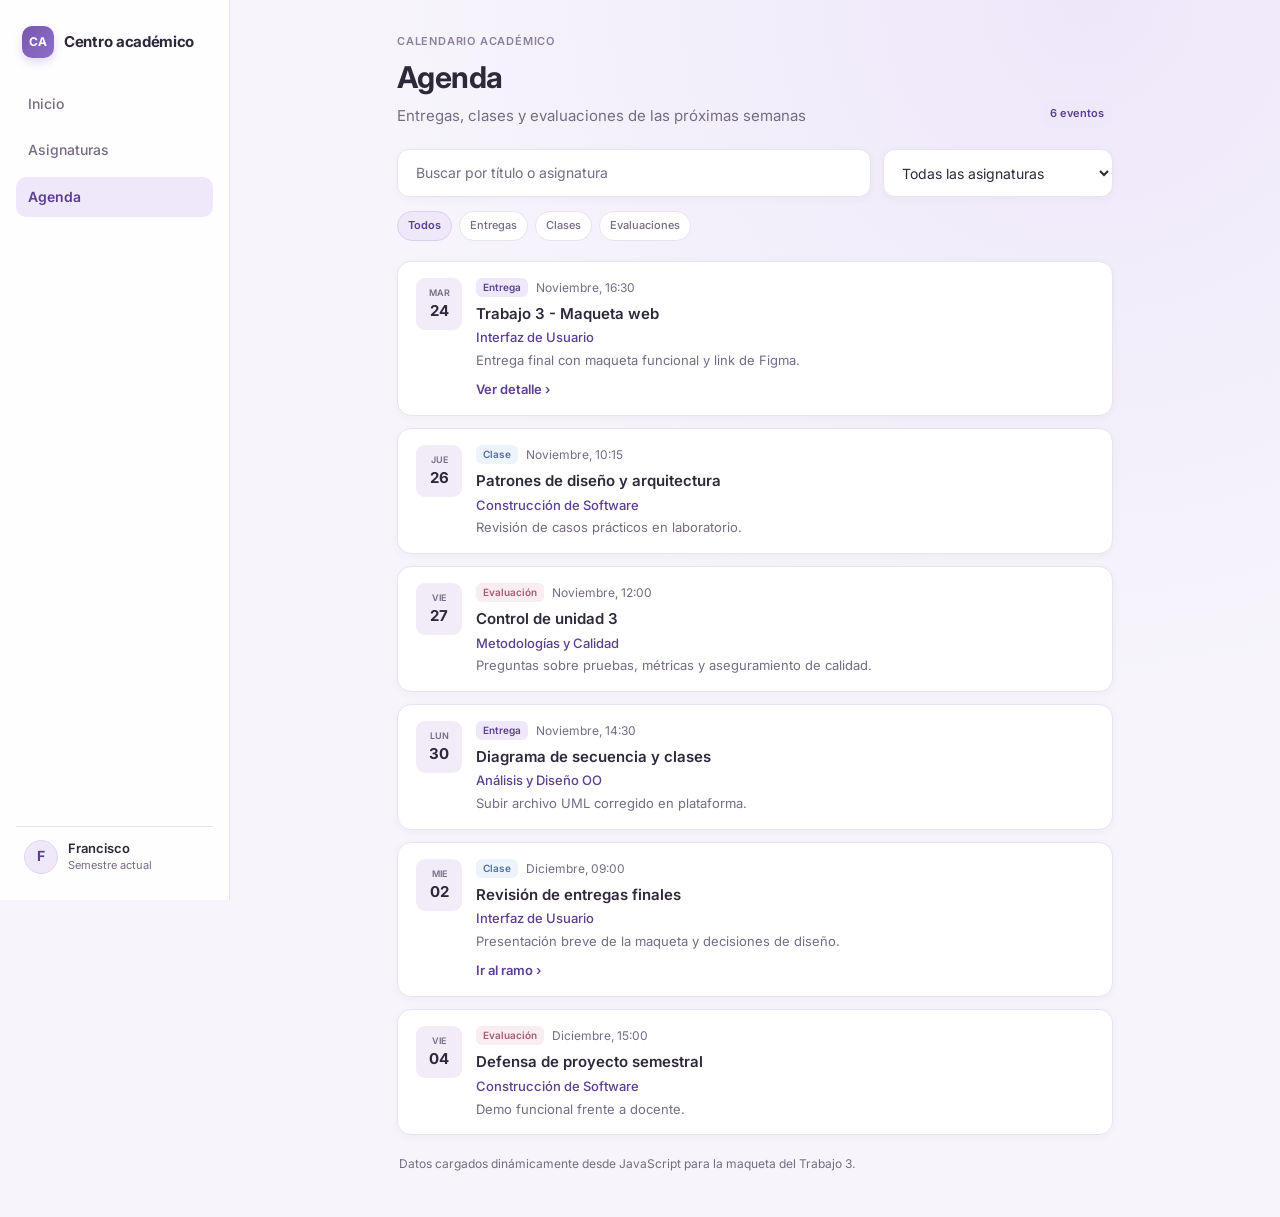
==== agenda.html @ 667a513e "Vista de agenda completa con datos dinamicos y filtros" ====
<!doctype html>
<html lang="es">
  <head>
    <meta charset="utf-8">
    <meta name="viewport" content="width=device-width, initial-scale=1">
    <meta name="theme-color" content="#f7f5fb">
    <title>Agenda | Centro académico</title>
    <link rel="preconnect" href="https://fonts.googleapis.com">
    <link rel="preconnect" href="https://fonts.gstatic.com" crossorigin>
    <link href="https://fonts.googleapis.com/css2?family=Inter:wght@400;500;600;700&display=swap" rel="stylesheet">
    <link rel="stylesheet" href="styles.css">
    <script src="data.js" defer></script>
    <script src="agenda.js" defer></script>
  </head>
  <body>
    <a class="skip-link" href="#agenda-contenido">Saltar al contenido principal</a>
    <div class="app-layout">
      <aside class="sidebar" aria-label="Menú principal">
        <a class="brand" href="index.html#inicio" aria-label="Centro académico, inicio">
          <span class="brand-mark" aria-hidden="true">CA</span>
          <span class="brand-name">Centro académico</span>
        </a>

        <nav class="main-nav" aria-label="Navegación principal">
          <a class="nav-link" href="index.html#inicio">Inicio</a>
          <a class="nav-link" href="asignaturas.html">Asignaturas</a>
          <a class="nav-link is-active" href="agenda.html" aria-current="page">Agenda</a>
        </nav>

        <div class="sidebar-footer" aria-label="Perfil de estudiante">
          <span class="profile-avatar" aria-hidden="true">F</span>
          <div class="profile-meta">
            <span class="profile-name">Francisco</span>
            <span class="profile-sub">Semestre actual</span>
          </div>
        </div>
      </aside>

      <main id="agenda-contenido" class="page-shell subjects-main" tabindex="-1">
        <header class="agenda-header">
          <div>
            <p class="eyebrow">Calendario académico</p>
            <h1>Agenda</h1>
            <p class="subjects-subtitle">Entregas, clases y evaluaciones de las próximas semanas</p>
          </div>
          <span id="agenda-total" class="week-badge" aria-live="polite">0 eventos</span>
        </header>

        <section class="agenda-controls" aria-label="Filtros de agenda">
          <div class="agenda-search-row">
            <div class="search-field agenda-search">
              <label class="sr-only" for="agenda-search">Buscar en agenda</label>
              <input id="agenda-search" type="search" placeholder="Buscar por título o asignatura" autocomplete="off">
            </div>

            <div class="agenda-select-wrap">
              <label class="sr-only" for="agenda-course-filter">Filtrar por asignatura</label>
              <select id="agenda-course-filter" class="agenda-select">
                <option value="all">Todas las asignaturas</option>
              </select>
            </div>
          </div>

          <div class="agenda-filters agenda-page-filters" role="group" aria-label="Filtrar por tipo de evento">
            <button class="agenda-filter" type="button" data-agenda-type="all" aria-pressed="true">Todos</button>
            <button class="agenda-filter" type="button" data-agenda-type="entrega" aria-pressed="false">Entregas</button>
            <button class="agenda-filter" type="button" data-agenda-type="clase" aria-pressed="false">Clases</button>
            <button class="agenda-filter" type="button" data-agenda-type="evaluacion" aria-pressed="false">Evaluaciones</button>
          </div>
        </section>

        <section aria-labelledby="agenda-list-title">
          <h2 id="agenda-list-title" class="sr-only">Lista de eventos</h2>
          <div id="agenda-list" class="agenda-card-list"></div>

          <div id="agenda-empty" class="empty-state agenda-empty" role="status" hidden>
            <p>No hay eventos que coincidan con los filtros actuales.</p>
            <button id="agenda-reset" class="secondary-button" type="button">Limpiar filtros</button>
          </div>
        </section>

        <p class="demo-note">Datos cargados dinámicamente desde JavaScript para la maqueta del Trabajo 3.</p>
      </main>
    </div>
  </body>
</html>
---- styles.css ----
:root {
  color-scheme: light;
  --ink: #2f283a;
  --muted: #756c84;
  --line: #e9e3f1;
  --paper: #ffffff;
  --paper-glass: rgba(255, 255, 255, 0.84);
  --canvas: #f7f5fb;
  --surface-muted: #f1ecf8;
  --violet: #7657ad;
  --violet-dark: #5c3f90;
  --violet-soft: #efe8fb;
  --shadow-sm: 0 2px 8px rgba(47, 40, 58, 0.04);
  --shadow-md: 0 10px 24px rgba(72, 52, 112, 0.08);
  --ease: cubic-bezier(0.22, 1, 0.36, 1);
  font-family: "Inter", system-ui, -apple-system, "Segoe UI", sans-serif;
}

* {
  box-sizing: border-box;
}

html {
  scroll-behavior: smooth;
}

body {
  margin: 0;
  min-height: 100vh;
  background: radial-gradient(circle at 85% 0%, #eee7fa 0%, transparent 44%), var(--canvas);
  color: var(--ink);
  font-size: 14px;
  line-height: 1.45;
  -webkit-font-smoothing: antialiased;
}

a {
  color: inherit;
  text-decoration: none;
}

:focus-visible {
  outline: 2px solid var(--violet);
  outline-offset: 3px;
}

.skip-link {
  position: fixed;
  top: 12px;
  left: 12px;
  z-index: 20;
  transform: translateY(calc(-100% - 16px));
  padding: 10px 14px;
  border-radius: 8px;
  background: var(--ink);
  color: var(--paper);
  font-weight: 600;
  transition: transform 0.18s var(--ease);
}

.skip-link:focus-visible {
  transform: translateY(0);
}

h1, h2, h3, p {
  margin-top: 0;
}

@keyframes fadeUp {
  from {
    opacity: 0;
    transform: translateY(6px);
  }
  to {
    opacity: 1;
    transform: translateY(0);
  }
}

.app-layout {
  display: grid;
  grid-template-columns: 230px minmax(0, 1fr);
  min-height: 100vh;
}

.app-layout > main {
  min-width: 0;
}

.sidebar {
  position: sticky;
  top: 0;
  height: 100vh;
  display: flex;
  flex-direction: column;
  padding: 22px 16px;
  background: var(--paper-glass);
  backdrop-filter: blur(12px);
  -webkit-backdrop-filter: blur(12px);
  border-right: 1px solid var(--line);
}

.brand {
  display: inline-flex;
  align-items: center;
  gap: 10px;
  padding: 4px 6px 18px;
  font-size: 15px;
  font-weight: 700;
  letter-spacing: -0.3px;
}

.brand-mark {
  display: grid;
  width: 32px;
  height: 32px;
  place-items: center;
  border-radius: 10px;
  background: linear-gradient(135deg, var(--violet), #8f6ec8);
  color: #ffffff;
  font-size: 12px;
  font-weight: 700;
  box-shadow: 0 4px 10px rgba(118, 87, 173, 0.22);
}

.main-nav {
  display: flex;
  flex-direction: column;
  gap: 6px;
  margin-top: 8px;
}

.nav-link {
  padding: 10px 12px;
  border-radius: 10px;
  color: var(--muted);
  font-weight: 500;
  transition: background-color 0.18s var(--ease), color 0.18s var(--ease), transform 0.18s var(--ease);
}

.nav-link:hover {
  background: #f5f0fc;
  color: var(--violet-dark);
}

.nav-link.is-active {
  background: var(--violet-soft);
  color: var(--violet-dark);
  font-weight: 600;
}

.sidebar-footer {
  margin-top: auto;
  display: flex;
  align-items: center;
  gap: 10px;
  padding: 12px 8px 4px;
  border-top: 1px solid var(--line);
}

.profile-avatar {
  display: grid;
  width: 34px;
  height: 34px;
  flex: 0 0 auto;
  place-items: center;
  border-radius: 50%;
  border: 1px solid #e1d7f0;
  background: var(--violet-soft);
  color: var(--violet-dark);
  font-weight: 700;
}

.profile-meta {
  display: flex;
  flex-direction: column;
  min-width: 0;
}

.profile-name {
  font-size: 13px;
  font-weight: 600;
}

.profile-sub {
  font-size: 11px;
  color: var(--muted);
}

.page-shell {
  width: min(1040px, 100%);
  margin: 0 auto;
  padding: 34px 32px 44px;
  animation: fadeUp 0.24s var(--ease);
}

.welcome {
  display: flex;
  align-items: flex-end;
  justify-content: space-between;
  gap: 20px;
  margin-bottom: 24px;
}

.eyebrow {
  margin-bottom: 6px;
  color: #8b809d;
  font-size: 11px;
  font-weight: 600;
  text-transform: uppercase;
  letter-spacing: 0.8px;
}

h1 {
  margin-bottom: 6px;
  font-size: clamp(24px, 3vw, 30px);
  font-weight: 700;
  letter-spacing: -0.6px;
}

.welcome-copy {
  margin-bottom: 0;
  color: var(--muted);
}

.calendar-button {
  display: inline-flex;
  align-items: center;
  padding: 10px 16px;
  border: 1px solid #ddd3ec;
  border-radius: 10px;
  background: var(--paper);
  color: var(--violet-dark);
  font-size: 13px;
  font-weight: 600;
  white-space: nowrap;
  box-shadow: var(--shadow-sm);
  transition: border-color 0.18s var(--ease), background-color 0.18s var(--ease), transform 0.18s var(--ease), box-shadow 0.18s var(--ease);
}

.calendar-button:hover {
  border-color: var(--violet);
  background: #fbf8ff;
  transform: translateY(-1px);
  box-shadow: var(--shadow-md);
}

.calendar-button:active {
  transform: translateY(0) scale(0.99);
}

.summary-grid {
  display: grid;
  grid-template-columns: repeat(3, minmax(0, 1fr));
  gap: 14px;
  margin-bottom: 18px;
}

.summary-card {
  padding: 16px 18px;
  border: 1px solid var(--line);
  border-radius: 14px;
  background: var(--paper);
  box-shadow: var(--shadow-sm);
  transition: border-color 0.2s var(--ease), transform 0.2s var(--ease), box-shadow 0.2s var(--ease);
}

.summary-card:hover {
  border-color: #dcd1ee;
  transform: translateY(-2px);
  box-shadow: var(--shadow-md);
}

.summary-label {
  margin-bottom: 6px;
  color: var(--muted);
  font-size: 12px;
}

.summary-value {
  margin-bottom: 0;
  font-size: 19px;
  font-weight: 700;
  letter-spacing: -0.3px;
}

.summary-value span {
  display: block;
  margin-top: 2px;
  color: var(--muted);
  font-size: 12px;
  font-weight: 400;
}

.content-grid {
  display: grid;
  grid-template-columns: minmax(0, 1.4fr) minmax(280px, 0.95fr);
  gap: 18px;
  align-items: start;
}

.panel {
  min-width: 0;
  padding: 20px;
  border: 1px solid var(--line);
  border-radius: 16px;
  background: var(--paper);
  box-shadow: var(--shadow-sm);
}

.section-heading {
  display: flex;
  align-items: center;
  justify-content: space-between;
  gap: 12px;
  margin-bottom: 16px;
}

.section-heading .eyebrow {
  margin-bottom: 3px;
}

h2 {
  margin-bottom: 0;
  font-size: 17px;
  font-weight: 600;
}

.text-link {
  color: var(--violet);
  font-size: 12px;
  font-weight: 600;
  transition: color 0.15s var(--ease);
}

.text-link:hover {
  color: var(--violet-dark);
  text-decoration: underline;
  text-underline-offset: 3px;
}

.course-list {
  display: grid;
  gap: 10px;
}

.course-card {
  display: grid;
  grid-template-columns: 38px minmax(0, 1fr) 72px 34px;
  align-items: center;
  gap: 12px;
  padding: 12px;
  border: 1px solid #f0ecf5;
  border-radius: 12px;
  background: var(--paper);
  transition: border-color 0.18s var(--ease), background-color 0.18s var(--ease), transform 0.18s var(--ease), box-shadow 0.18s var(--ease);
}

.course-card:hover {
  border-color: #d8cbed;
  background: #fdfcff;
  transform: translateY(-2px);
  box-shadow: var(--shadow-sm);
}

a.course-card:active {
  transform: translateY(0) scale(0.99);
}

.course-icon {
  display: grid;
  width: 38px;
  height: 38px;
  place-items: center;
  border-radius: 10px;
  font-size: 11px;
  font-weight: 700;
}

.icon-violet {
  background: #efe8fb;
  color: #7657ad;
}

.icon-blue {
  background: #eaf1fb;
  color: #4f6f9d;
}

.icon-rose {
  background: #faedf1;
  color: #a65c72;
}

.icon-mint {
  background: #eaf5ef;
  color: #477d62;
}

.course-info h3,
.event-info h3 {
  overflow: hidden;
  margin: 0 0 3px;
  font-size: 13px;
  font-weight: 600;
  text-overflow: ellipsis;
  white-space: nowrap;
}

.course-info p,
.event-info p {
  overflow: hidden;
  margin: 0;
  color: var(--muted);
  font-size: 12px;
  text-overflow: ellipsis;
  white-space: nowrap;
}

.course-progress {
  overflow: hidden;
  height: 6px;
  border-radius: 99px;
  background: #eee9f5;
}

.course-progress span {
  display: block;
  height: 100%;
  border-radius: inherit;
  background: linear-gradient(90deg, var(--violet), #9a7bd0);
  transition: width 0.35s var(--ease);
}

.progress-label {
  color: var(--muted);
  font-size: 11px;
  text-align: right;
}

.week-badge {
  padding: 5px 9px;
  border-radius: 8px;
  background: var(--violet-soft);
  color: var(--violet-dark);
  font-size: 11px;
  font-weight: 600;
}

.agenda-filters {
  display: flex;
  flex-wrap: wrap;
  gap: 7px;
  margin: -4px 0 12px;
}

.agenda-filter {
  padding: 6px 10px;
  border: 1px solid var(--line);
  border-radius: 999px;
  background: var(--paper);
  color: var(--muted);
  font: inherit;
  font-size: 11px;
  font-weight: 500;
  cursor: pointer;
  transition: background-color 0.16s var(--ease), border-color 0.16s var(--ease), color 0.16s var(--ease), transform 0.16s var(--ease);
}

.agenda-filter:hover {
  border-color: #d6c8ec;
  color: var(--violet-dark);
}

.agenda-filter[aria-pressed="true"] {
  border-color: #dcd0ef;
  background: var(--violet-soft);
  color: var(--violet-dark);
  font-weight: 600;
}

.agenda-filter:active {
  transform: scale(0.97);
}

.event-list {
  display: grid;
}

.event-item {
  display: flex;
  gap: 12px;
  padding: 13px 0;
  border-top: 1px solid #f1edf6;
  animation: fadeUp 0.18s var(--ease);
}

.event-item[hidden] {
  display: none;
}

.event-item:first-child {
  padding-top: 4px;
  border-top: 0;
}

.event-date {
  display: flex;
  width: 40px;
  flex: 0 0 40px;
  flex-direction: column;
  align-items: center;
  justify-content: center;
  align-self: start;
  padding: 6px 0;
  border-radius: 9px;
  background: var(--surface-muted);
  color: var(--muted);
  font-size: 9px;
  font-weight: 600;
}

.event-date strong {
  margin-top: 1px;
  color: var(--ink);
  font-size: 15px;
  font-weight: 700;
}

.event-info {
  min-width: 0;
}

.event-tag {
  display: inline-block;
  margin-bottom: 4px;
  padding: 2px 7px;
  border-radius: 6px;
  font-size: 10px;
  font-weight: 600;
}

.tag-violet {
  background: var(--violet-soft);
  color: var(--violet-dark);
}

.tag-blue {
  background: #edf3fb;
  color: #4f6f9d;
}

.tag-rose {
  background: #faedf1;
  color: #a65c72;
}

.demo-note,
.course-demo-note {
  margin: 20px 2px 0;
  color: var(--muted);
  font-size: 12px;
}

/* Vista de asignaturas */
.subjects-main,
.course-main {
  max-width: 780px;
}

.subjects-heading {
  margin-bottom: 24px;
}

.subjects-heading h1 {
  margin-bottom: 6px;
}

.subjects-subtitle {
  margin-bottom: 0;
  color: var(--muted);
  font-size: 15px;
}

.search-field {
  display: flex;
  align-items: center;
  min-height: 48px;
  margin-bottom: 26px;
  padding: 0 16px;
  border: 1px solid var(--line);
  border-radius: 12px;
  background: var(--paper);
  box-shadow: var(--shadow-sm);
  transition: border-color 0.18s var(--ease), box-shadow 0.18s var(--ease);
}

.search-field:focus-within {
  border-color: var(--violet);
  box-shadow: 0 0 0 3px rgba(118, 87, 173, 0.14);
}

.search-field input {
  width: 100%;
  min-width: 0;
  border: 0;
  outline: 0;
  background: transparent;
  color: var(--ink);
  font: inherit;
  font-size: 14px;
}

.search-field input::placeholder {
  color: var(--muted);
  opacity: 1;
}

.subjects-list-heading {
  margin: 0 0 14px;
  font-size: 17px;
  font-weight: 600;
}

.subject-list {
  display: grid;
  gap: 12px;
}

.subject-card {
  display: flex;
  min-height: 78px;
  align-items: center;
  justify-content: space-between;
  gap: 16px;
  padding: 15px 18px;
  border: 1px solid var(--line);
  border-radius: 14px;
  background: var(--paper);
  box-shadow: var(--shadow-sm);
}

a.subject-card {
  transition: border-color 0.18s var(--ease), transform 0.18s var(--ease), box-shadow 0.18s var(--ease), background-color 0.18s var(--ease);
}

a.subject-card:hover {
  border-color: #d6c8ec;
  background: #fdfcff;
  transform: translateY(-2px);
  box-shadow: var(--shadow-md);
}

a.subject-card:active {
  transform: translateY(0) scale(0.99);
}

.subject-card h3 {
  margin: 0 0 4px;
  font-size: 15px;
  font-weight: 600;
}

.subject-card p {
  margin: 0;
  color: var(--muted);
  font-size: 13px;
}

.subject-card > div {
  min-width: 0;
}

.subject-chevron {
  flex: 0 0 auto;
  color: var(--muted);
  font-size: 22px;
  line-height: 1;
  transition: transform 0.18s var(--ease), color 0.18s var(--ease);
}

a.subject-card:hover .subject-chevron {
  color: var(--violet-dark);
  transform: translateX(3px);
}

.empty-state {
  margin: 20px 0 0;
  padding: 20px;
  border: 1px dashed #d8cde8;
  border-radius: 12px;
  background: rgba(255, 255, 255, 0.7);
  color: var(--muted);
  font-size: 13px;
  text-align: center;
}

.subject-card[hidden],
.empty-state[hidden] {
  display: none;
}

.sr-only {
  position: absolute;
  overflow: hidden;
  width: 1px;
  height: 1px;
  padding: 0;
  border: 0;
  clip: rect(0, 0, 0, 0);
  white-space: nowrap;
  clip-path: inset(50%);
}

/* Vista detalle de asignatura */
.course-back {
  display: inline-flex;
  align-items: center;
  gap: 5px;
  margin-bottom: 24px;
  color: var(--violet-dark);
  font-size: 14px;
  font-weight: 600;
  transition: color 0.15s var(--ease);
}

.course-back span {
  display: inline-block;
  transition: transform 0.18s var(--ease);
}

.course-back:hover {
  color: var(--violet);
}

.course-back:hover span {
  transform: translateX(-3px);
}

.course-heading {
  margin-bottom: 26px;
}

.course-heading h1 {
  margin-bottom: 6px;
}

.course-subtitle {
  margin-bottom: 0;
  color: var(--muted);
  font-size: 14px;
}

.course-tabs {
  display: grid;
  grid-template-columns: repeat(3, minmax(0, 1fr));
  gap: 4px;
  min-height: 46px;
  margin-bottom: 24px;
  padding: 4px;
  border: 1px solid var(--line);
  border-radius: 12px;
  background: var(--surface-muted);
}

.course-tab {
  min-width: 0;
  border: 0;
  border-radius: 9px;
  background: transparent;
  color: var(--muted);
  cursor: pointer;
  font: inherit;
  font-size: 14px;
  font-weight: 600;
  transition: background-color 0.18s var(--ease), color 0.18s var(--ease), box-shadow 0.18s var(--ease);
}

.course-tab:hover {
  color: var(--violet-dark);
}

.course-tab[aria-selected="true"] {
  background: var(--paper);
  color: var(--violet-dark);
  box-shadow: var(--shadow-sm);
}

.course-panel {
  animation: fadeUp 0.2s var(--ease);
}

.course-panel[hidden] {
  display: none;
}

.task-card,
.material-card,
.grades-empty {
  border: 1px solid var(--line);
  border-radius: 14px;
  background: var(--paper);
  box-shadow: var(--shadow-sm);
}

.task-card {
  padding: 20px;
}

.task-card h2 {
  margin-bottom: 8px;
  font-size: 18px;
  font-weight: 600;
}

.task-due {
  margin: 0 0 12px;
  color: var(--muted);
  font-size: 14px;
}

.task-status {
  display: inline-flex;
  align-items: center;
  min-height: 28px;
  padding: 4px 11px;
  border-radius: 8px;
  background: #fef3c7;
  color: #92400e;
  font-size: 13px;
  font-weight: 600;
}

.task-link {
  display: inline-block;
  margin-top: 18px;
  color: var(--violet-dark);
  font-size: 14px;
  font-weight: 600;
  transition: color 0.15s var(--ease);
}

.task-link:hover,
.material-link:hover {
  color: var(--violet);
  text-decoration: underline;
  text-underline-offset: 3px;
}

.material-list {
  display: grid;
  gap: 12px;
}

.material-card {
  display: flex;
  min-height: 90px;
  flex-direction: column;
  align-items: flex-start;
  justify-content: center;
  gap: 6px;
  padding: 16px 18px;
  transition: border-color 0.18s var(--ease), transform 0.18s var(--ease), box-shadow 0.18s var(--ease);
}

.material-card:hover {
  border-color: #d6c8ec;
  transform: translateY(-2px);
  box-shadow: var(--shadow-md);
}

.material-card:active {
  transform: translateY(0) scale(0.99);
}

.material-title {
  font-size: 15px;
  font-weight: 600;
}

.material-link {
  color: var(--violet-dark);
  font-size: 13px;
  font-weight: 600;
}

.grades-title {
  margin: 0 0 16px;
  font-size: 17px;
  font-weight: 600;
}

.grades-empty {
  margin-bottom: 18px;
  padding: 22px 18px;
}

.grades-empty h3 {
  margin: 0 0 10px;
  font-size: 15px;
  font-weight: 600;
}

.grades-empty p {
  margin: 0 0 4px;
  color: var(--muted);
  font-size: 14px;
}

.canvas-button {
  display: flex;
  min-height: 44px;
  align-items: center;
  justify-content: center;
  padding: 0 18px;
  border-radius: 10px;
  background: var(--violet);
  color: #ffffff;
  font-size: 14px;
  font-weight: 600;
  box-shadow: 0 4px 12px rgba(118, 87, 173, 0.22);
  transition: background-color 0.18s var(--ease), transform 0.18s var(--ease), box-shadow 0.18s var(--ease);
}

.canvas-button:hover {
  background: var(--violet-dark);
  transform: translateY(-1px);
  box-shadow: 0 8px 18px rgba(92, 63, 144, 0.28);
}

.canvas-button:active {
  transform: translateY(0) scale(0.99);
}

.event-link:hover {
  color: var(--violet-dark);
  text-decoration: underline;
  text-underline-offset: 3px;
}

/* Vista detalle de evaluacion, alertas y modal */
body.modal-open {
  overflow: hidden;
}

.alert-banner {
  display: flex;
  align-items: flex-start;
  justify-content: space-between;
  gap: 12px;
  margin-bottom: 18px;
  padding: 13px 16px;
  border: 1px solid #c9e7d6;
  border-radius: 12px;
  background: #edf9f2;
  color: #1f5c3a;
  box-shadow: var(--shadow-sm);
  animation: fadeUp 0.2s var(--ease);
}

.alert-banner[hidden] {
  display: none;
}

.alert-banner strong {
  display: block;
  margin-bottom: 2px;
  font-size: 13px;
}

.alert-banner p {
  margin: 0;
  font-size: 12px;
  color: #2f6b49;
}

.alert-close,
.modal-close {
  display: grid;
  width: 28px;
  height: 28px;
  flex: 0 0 auto;
  place-items: center;
  border: 0;
  border-radius: 8px;
  background: transparent;
  color: inherit;
  font-size: 20px;
  line-height: 1;
  cursor: pointer;
  transition: background-color 0.15s var(--ease);
}

.alert-close:hover {
  background: rgba(31, 92, 58, 0.1);
}

.modal-close:hover {
  background: var(--surface-muted);
}

.eval-header {
  margin-bottom: 22px;
}

.eval-badges {
  display: flex;
  flex-wrap: wrap;
  align-items: center;
  gap: 8px;
  margin-bottom: 10px;
}

.eval-badges .event-tag {
  margin-bottom: 0;
  padding: 4px 9px;
  font-size: 11px;
}

.eval-weight {
  display: inline-flex;
  align-items: center;
  padding: 4px 9px;
  border-radius: 6px;
  background: var(--surface-muted);
  color: var(--ink);
  font-size: 11px;
  font-weight: 600;
}

.task-status.is-complete {
  background: #e5f6ec;
  color: #1f6a42;
}

.eval-header h1 {
  margin-bottom: 6px;
}

.eval-due {
  margin: 0 0 8px;
  color: var(--muted);
  font-size: 13px;
  font-weight: 500;
}

.eval-summary {
  margin: 0;
  color: var(--muted);
  font-size: 14px;
}

.eval-panel {
  margin-bottom: 18px;
}

.eval-heading {
  flex-wrap: wrap;
}

.primary-button,
.secondary-button {
  display: inline-flex;
  align-items: center;
  justify-content: center;
  min-height: 38px;
  padding: 0 15px;
  border-radius: 10px;
  font: inherit;
  font-size: 13px;
  font-weight: 600;
  cursor: pointer;
  transition: background-color 0.18s var(--ease), border-color 0.18s var(--ease), transform 0.18s var(--ease), box-shadow 0.18s var(--ease);
}

.primary-button {
  border: 0;
  background: var(--violet);
  color: #ffffff;
  box-shadow: 0 4px 12px rgba(118, 87, 173, 0.2);
}

.primary-button:hover {
  background: var(--violet-dark);
  transform: translateY(-1px);
  box-shadow: 0 6px 16px rgba(92, 63, 144, 0.26);
}

.primary-button:active,
.secondary-button:active {
  transform: translateY(0) scale(0.98);
}

.secondary-button {
  border: 1px solid var(--line);
  background: var(--paper);
  color: var(--ink);
}

.secondary-button:hover {
  border-color: #d5c8ea;
  background: #faf7fe;
}

.eval-progress-row {
  display: flex;
  align-items: center;
  justify-content: space-between;
  margin-bottom: 8px;
  font-size: 12px;
  color: var(--muted);
}

.eval-percent {
  color: var(--violet-dark);
  font-weight: 600;
}

.eval-progress {
  height: 8px;
  margin-bottom: 18px;
}

.steps-list {
  list-style: none;
  margin: 0;
  padding: 0;
  display: grid;
  gap: 10px;
}

.step-item {
  display: flex;
  align-items: flex-start;
  justify-content: space-between;
  gap: 12px;
  padding: 13px 14px;
  border: 1px solid var(--line);
  border-radius: 12px;
  background: var(--paper);
  transition: border-color 0.16s var(--ease), background-color 0.16s var(--ease);
}

.step-item:hover {
  border-color: #d8cbed;
}

.step-item.is-done {
  background: #faf8fd;
}

.step-check {
  display: flex;
  align-items: flex-start;
  gap: 11px;
  flex: 1;
  min-width: 0;
  cursor: pointer;
}

.step-check input[type="checkbox"] {
  width: 17px;
  height: 17px;
  margin: 2px 0 0;
  flex: 0 0 auto;
  accent-color: var(--violet);
  cursor: pointer;
}

.step-body {
  display: flex;
  flex-direction: column;
  gap: 4px;
  min-width: 0;
}

.step-top {
  display: flex;
  flex-wrap: wrap;
  align-items: center;
  gap: 8px;
}

.step-top .event-tag {
  margin-bottom: 0;
}

.step-title {
  font-size: 14px;
  font-weight: 600;
  color: var(--ink);
}

.step-item.is-done .step-title {
  color: var(--muted);
  text-decoration: line-through;
}

.step-note {
  font-size: 12px;
  color: var(--muted);
}

.step-remove {
  border: 0;
  padding: 4px 8px;
  border-radius: 7px;
  background: transparent;
  color: var(--muted);
  font: inherit;
  font-size: 12px;
  cursor: pointer;
  transition: background-color 0.15s var(--ease), color 0.15s var(--ease);
}

.step-remove:hover {
  background: #faedf1;
  color: #a64d68;
}

.eval-actions {
  display: flex;
  flex-wrap: wrap;
  gap: 10px;
}

.modal-backdrop {
  position: fixed;
  inset: 0;
  z-index: 30;
  display: grid;
  place-items: center;
  padding: 20px;
  background: rgba(47, 40, 58, 0.36);
  backdrop-filter: blur(5px);
  -webkit-backdrop-filter: blur(5px);
}

.modal-backdrop[hidden] {
  display: none;
}

.modal-card {
  width: min(460px, 100%);
  padding: 22px;
  border: 1px solid var(--line);
  border-radius: 16px;
  background: var(--paper);
  box-shadow: 0 20px 44px rgba(47, 40, 58, 0.18);
  animation: fadeUp 0.2s var(--ease);
}

.modal-header {
  display: flex;
  align-items: flex-start;
  justify-content: space-between;
  gap: 12px;
  margin-bottom: 16px;
}

.modal-header .eyebrow {
  margin-bottom: 3px;
}

.modal-form {
  display: grid;
  gap: 14px;
}

.form-field {
  display: grid;
  gap: 6px;
}

.form-field label {
  font-size: 13px;
  font-weight: 600;
  color: var(--ink);
}

.form-field input,
.form-field select,
.form-field textarea {
  width: 100%;
  padding: 10px 12px;
  border: 1px solid #dfd7ec;
  border-radius: 10px;
  background: var(--paper);
  color: var(--ink);
  font: inherit;
  font-size: 14px;
  transition: border-color 0.16s var(--ease), box-shadow 0.16s var(--ease);
}

.form-field textarea {
  resize: vertical;
  min-height: 76px;
}

.form-field input:focus,
.form-field select:focus,
.form-field textarea:focus {
  outline: 0;
  border-color: var(--violet);
  box-shadow: 0 0 0 3px rgba(118, 87, 173, 0.14);
}

.form-field input.is-invalid {
  border-color: #c74b68;
  box-shadow: 0 0 0 3px rgba(199, 75, 104, 0.12);
}

.field-error {
  margin: 0;
  color: #b43957;
  font-size: 12px;
  font-weight: 500;
}

.field-error[hidden] {
  display: none;
}

.modal-actions {
  display: flex;
  justify-content: flex-end;
  gap: 10px;
  margin-top: 4px;
}

/* Vista de agenda completa */
.agenda-header {
  display: flex;
  align-items: flex-end;
  justify-content: space-between;
  gap: 16px;
  margin-bottom: 22px;
}

.agenda-header h1 {
  margin-bottom: 6px;
}

.agenda-controls {
  display: grid;
  gap: 14px;
  margin-bottom: 20px;
}

.agenda-search-row {
  display: grid;
  grid-template-columns: minmax(0, 1fr) 230px;
  gap: 12px;
}

.agenda-search {
  margin-bottom: 0;
}

.agenda-select {
  width: 100%;
  min-height: 48px;
  padding: 0 14px;
  border: 1px solid var(--line);
  border-radius: 12px;
  background: var(--paper);
  color: var(--ink);
  font: inherit;
  font-size: 14px;
  box-shadow: var(--shadow-sm);
  cursor: pointer;
  transition: border-color 0.18s var(--ease), box-shadow 0.18s var(--ease);
}

.agenda-select:focus {
  outline: 0;
  border-color: var(--violet);
  box-shadow: 0 0 0 3px rgba(118, 87, 173, 0.14);
}

.agenda-page-filters {
  margin: 0;
}

.agenda-card-list {
  display: grid;
  gap: 12px;
}

.agenda-card {
  display: flex;
  align-items: flex-start;
  gap: 14px;
  padding: 16px 18px;
  border: 1px solid var(--line);
  border-radius: 14px;
  background: var(--paper);
  box-shadow: var(--shadow-sm);
  animation: fadeUp 0.2s var(--ease);
  transition: border-color 0.18s var(--ease), transform 0.18s var(--ease), box-shadow 0.18s var(--ease);
}

.agenda-card:hover {
  border-color: #d6c8ec;
  transform: translateY(-2px);
  box-shadow: var(--shadow-md);
}

.agenda-date {
  width: 46px;
  flex: 0 0 46px;
  padding: 8px 0;
}

.agenda-card-body {
  min-width: 0;
  flex: 1;
}

.agenda-card-meta {
  display: flex;
  flex-wrap: wrap;
  align-items: center;
  gap: 8px;
  margin-bottom: 6px;
}

.agenda-card-meta .event-tag {
  margin-bottom: 0;
}

.agenda-card-time {
  font-size: 12px;
  color: var(--muted);
}

.agenda-card-body h3 {
  margin: 0 0 4px;
  font-size: 15px;
  font-weight: 600;
}

.agenda-card-course {
  margin: 0 0 4px;
  font-size: 13px;
  font-weight: 500;
  color: var(--violet-dark);
}

.agenda-card-detail {
  margin: 0;
  font-size: 13px;
  color: var(--muted);
}

.agenda-card-link {
  display: inline-block;
  margin-top: 10px;
  color: var(--violet-dark);
  font-size: 13px;
  font-weight: 600;
}

.agenda-card-link:hover {
  color: var(--violet);
  text-decoration: underline;
  text-underline-offset: 3px;
}

.agenda-empty {
  display: grid;
  justify-items: center;
  gap: 12px;
}

.agenda-empty p {
  margin: 0;
}

.agenda-empty[hidden] {
  display: none;
}

@media (max-width: 600px) {
  .agenda-header {
    flex-direction: column;
    align-items: flex-start;
  }

  .agenda-search-row {
    grid-template-columns: 1fr;
  }
}

@media (max-width: 900px) {
  .app-layout {
    grid-template-columns: minmax(0, 1fr);
  }

  .sidebar {
    position: sticky;
    height: auto;
    flex-direction: row;
    align-items: center;
    justify-content: space-between;
    gap: 12px;
    padding: 12px 18px;
    border-right: 0;
    border-bottom: 1px solid var(--line);
    z-index: 3;
  }

  .brand {
    padding: 0;
  }

  .main-nav {
    flex-direction: row;
    margin-top: 0;
    gap: 4px;
  }

  .nav-link {
    padding: 8px 10px;
    font-size: 13px;
  }

  .sidebar-footer {
    margin-top: 0;
    padding: 0;
    border-top: 0;
  }

  .profile-meta {
    display: none;
  }

  .page-shell {
    padding: 24px 18px 34px;
  }

  .content-grid {
    grid-template-columns: 1fr;
  }
}

@media (max-width: 600px) {
  .app-layout {
    display: block;
    width: 100%;
  }

  .brand-name {
    display: none;
  }

  .welcome {
    flex-direction: column;
    align-items: flex-start;
  }

  .summary-grid {
    grid-template-columns: 1fr;
    gap: 10px;
  }

  .course-card {
    grid-template-columns: 36px minmax(0, 1fr) 52px;
    gap: 10px;
  }

  .progress-label {
    display: none;
  }

  .sidebar {
    position: fixed;
    top: auto;
    right: 0;
    bottom: 0;
    left: 0;
    z-index: 5;
    height: 70px;
    justify-content: center;
    padding: 10px 16px;
    border-top: 1px solid var(--line);
    border-bottom: 0;
    background: rgba(255, 255, 255, 0.88);
    backdrop-filter: blur(14px);
    -webkit-backdrop-filter: blur(14px);
  }

  .sidebar .brand,
  .sidebar-footer {
    display: none;
  }

  .main-nav {
    width: 100%;
    justify-content: space-around;
    gap: 8px;
  }

  .nav-link,
  .nav-link.is-active {
    flex: 1;
    justify-content: center;
    border: 0;
    border-radius: 10px;
    padding: 12px 8px;
    text-align: center;
  }

  .page-shell,
  .subjects-main.page-shell {
    width: 100%;
    max-width: 100%;
    padding: 24px 20px 104px;
  }

  .course-detail-page .sidebar {
    display: none;
  }

  .course-main.page-shell {
    width: 100%;
    max-width: 100%;
    min-height: 100vh;
    padding: 28px 20px 40px;
  }
}

@media (prefers-reduced-motion: reduce) {
  html {
    scroll-behavior: auto;
  }

  *, *::before, *::after {
    animation-duration: 0.01ms !important;
    animation-iteration-count: 1 !important;
    transition-duration: 0.01ms !important;
  }
}
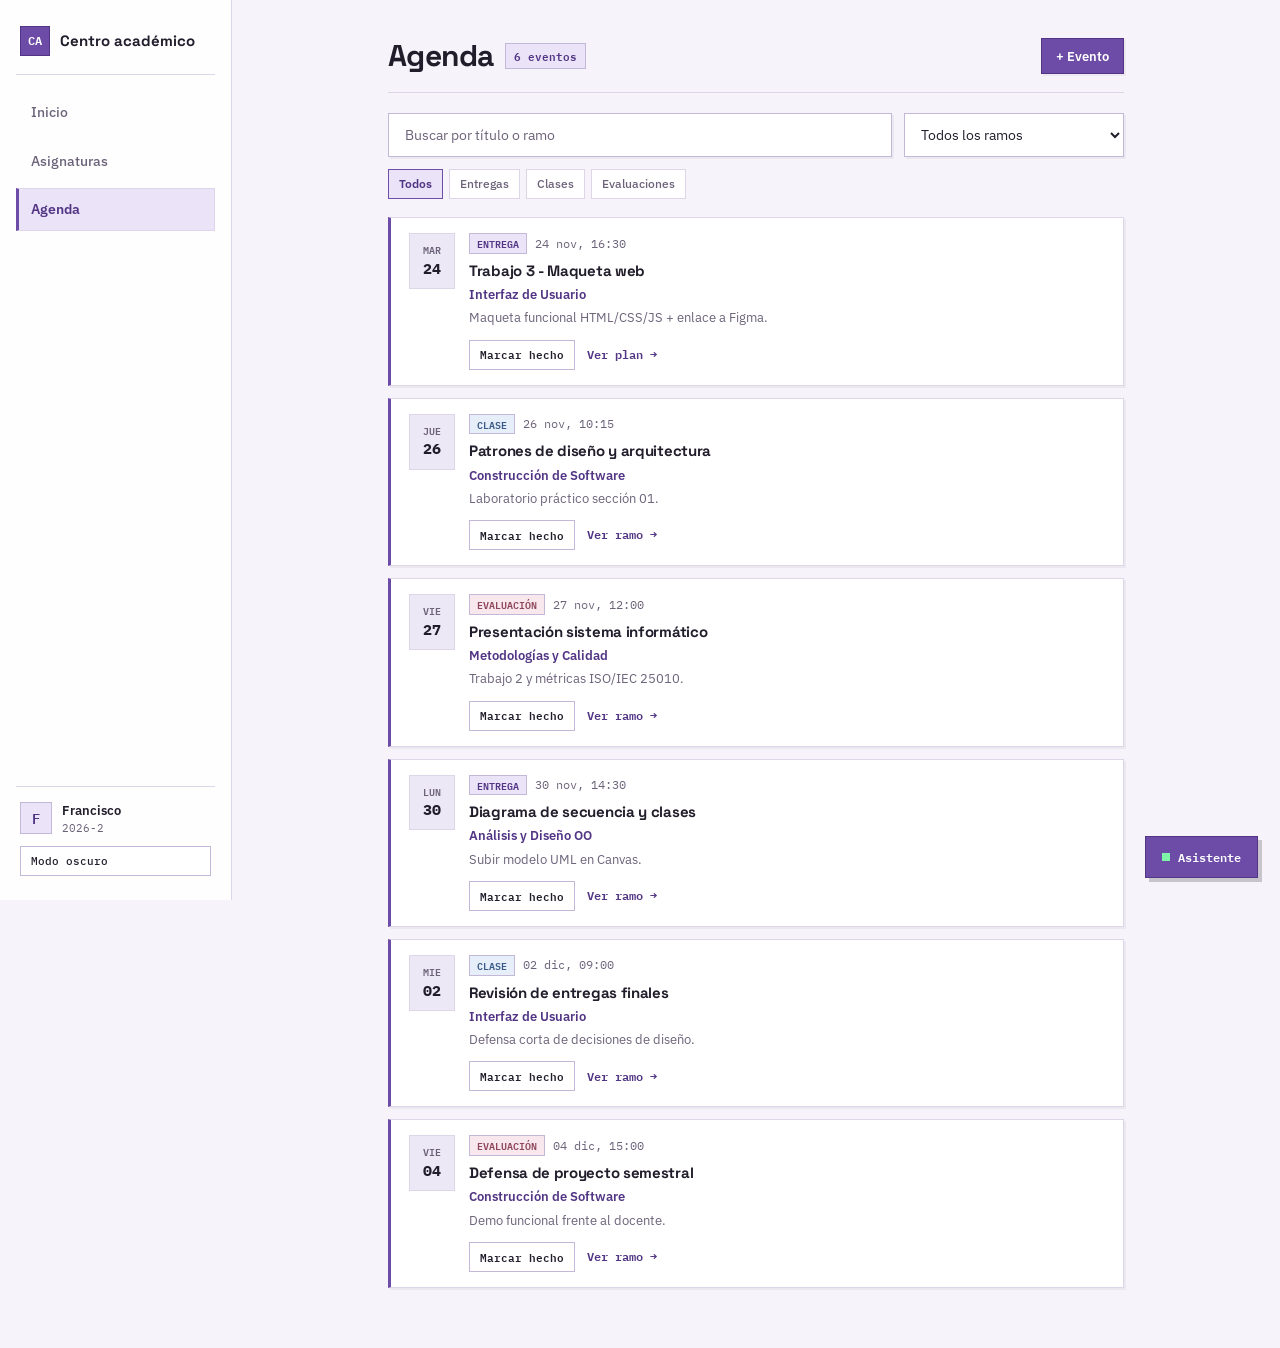
==== commit d52a4e67: "Rediseno con bordes rectos, simulador de notas, tema oscuro y asistente" ====
--- a/agenda.html
+++ b/agenda.html
@@ -3,60 +3,71 @@
   <head>
     <meta charset="utf-8">
     <meta name="viewport" content="width=device-width, initial-scale=1">
-    <meta name="theme-color" content="#f7f5fb">
+    <meta name="theme-color" content="#f6f4fa">
     <title>Agenda | Centro académico</title>
     <link rel="preconnect" href="https://fonts.googleapis.com">
     <link rel="preconnect" href="https://fonts.gstatic.com" crossorigin>
-    <link href="https://fonts.googleapis.com/css2?family=Inter:wght@400;500;600;700&display=swap" rel="stylesheet">
+    <link href="https://fonts.googleapis.com/css2?family=IBM+Plex+Mono:wght@500;600&family=IBM+Plex+Sans:wght@400;500;600&family=Space+Grotesk:wght@600;700&display=swap" rel="stylesheet">
     <link rel="stylesheet" href="styles.css">
     <script src="data.js" defer></script>
+    <script src="app.js" defer></script>
     <script src="agenda.js" defer></script>
   </head>
   <body>
     <a class="skip-link" href="#agenda-contenido">Saltar al contenido principal</a>
     <div class="app-layout">
       <aside class="sidebar" aria-label="Menú principal">
-        <a class="brand" href="index.html#inicio" aria-label="Centro académico, inicio">
+        <a class="brand" href="index.html" aria-label="Centro académico, inicio">
           <span class="brand-mark" aria-hidden="true">CA</span>
           <span class="brand-name">Centro académico</span>
         </a>
 
         <nav class="main-nav" aria-label="Navegación principal">
-          <a class="nav-link" href="index.html#inicio">Inicio</a>
+          <a class="nav-link" href="index.html">Inicio</a>
           <a class="nav-link" href="asignaturas.html">Asignaturas</a>
           <a class="nav-link is-active" href="agenda.html" aria-current="page">Agenda</a>
         </nav>
 
-        <div class="sidebar-footer" aria-label="Perfil de estudiante">
-          <span class="profile-avatar" aria-hidden="true">F</span>
-          <div class="profile-meta">
-            <span class="profile-name">Francisco</span>
-            <span class="profile-sub">Semestre actual</span>
+        <div class="sidebar-footer" aria-label="Perfil y tema">
+          <div class="profile-row">
+            <span class="profile-avatar" aria-hidden="true">F</span>
+            <div class="profile-meta">
+              <span class="profile-name">Francisco</span>
+              <span class="profile-sub">2026-2</span>
+            </div>
           </div>
+          <button id="theme-toggle" class="theme-button" type="button" aria-pressed="false">Modo oscuro</button>
         </div>
       </aside>
 
       <main id="agenda-contenido" class="page-shell subjects-main" tabindex="-1">
+        <div id="agenda-alert" class="alert-banner alert-success" role="status" aria-live="polite" hidden>
+          <div>
+            <strong>Evento agregado</strong>
+            <p id="agenda-alert-text">Se guardó en tu agenda local.</p>
+          </div>
+          <button id="close-agenda-alert" class="alert-close" type="button" aria-label="Cerrar aviso">×</button>
+        </div>
+
         <header class="agenda-header">
-          <div>
-            <p class="eyebrow">Calendario académico</p>
+          <div class="agenda-title-block">
             <h1>Agenda</h1>
-            <p class="subjects-subtitle">Entregas, clases y evaluaciones de las próximas semanas</p>
+            <span id="agenda-total" class="week-badge" aria-live="polite">0 eventos</span>
           </div>
-          <span id="agenda-total" class="week-badge" aria-live="polite">0 eventos</span>
+          <button id="open-event-modal" class="primary-button" type="button">+ Evento</button>
         </header>
 
         <section class="agenda-controls" aria-label="Filtros de agenda">
           <div class="agenda-search-row">
             <div class="search-field agenda-search">
               <label class="sr-only" for="agenda-search">Buscar en agenda</label>
-              <input id="agenda-search" type="search" placeholder="Buscar por título o asignatura" autocomplete="off">
+              <input id="agenda-search" type="search" placeholder="Buscar por título o ramo" autocomplete="off">
             </div>
 
             <div class="agenda-select-wrap">
               <label class="sr-only" for="agenda-course-filter">Filtrar por asignatura</label>
               <select id="agenda-course-filter" class="agenda-select">
-                <option value="all">Todas las asignaturas</option>
+                <option value="all">Todos los ramos</option>
               </select>
             </div>
           </div>
@@ -69,18 +80,70 @@
           </div>
         </section>
 
-        <section aria-labelledby="agenda-list-title">
-          <h2 id="agenda-list-title" class="sr-only">Lista de eventos</h2>
+        <section aria-label="Eventos agendados">
           <div id="agenda-list" class="agenda-card-list"></div>
 
           <div id="agenda-empty" class="empty-state agenda-empty" role="status" hidden>
-            <p>No hay eventos que coincidan con los filtros actuales.</p>
+            <p>Sin eventos con esos filtros.</p>
             <button id="agenda-reset" class="secondary-button" type="button">Limpiar filtros</button>
           </div>
         </section>
+      </main>
+    </div>
 
-        <p class="demo-note">Datos cargados dinámicamente desde JavaScript para la maqueta del Trabajo 3.</p>
-      </main>
+    <div id="event-modal" class="modal-backdrop" role="dialog" aria-modal="true" aria-labelledby="event-modal-title" hidden>
+      <div class="modal-card">
+        <div class="modal-header">
+          <h2 id="event-modal-title">Agregar evento</h2>
+          <button id="close-event-modal" class="modal-close" type="button" aria-label="Cerrar ventana">×</button>
+        </div>
+
+        <form id="event-form" class="modal-form" novalidate>
+          <div class="form-field">
+            <label for="event-title">Título</label>
+            <input id="event-title" type="text" maxlength="80" placeholder="Ej: Control 2 o Entrega informe" required>
+            <p id="event-error" class="field-error" role="alert" hidden></p>
+          </div>
+
+          <div class="form-row-2">
+            <div class="form-field">
+              <label for="event-course">Asignatura</label>
+              <select id="event-course">
+                <option value="Interfaz de Usuario">Interfaz de Usuario</option>
+                <option value="Construcción de Software">Construcción de Software</option>
+                <option value="Metodologías y Calidad">Metodologías y Calidad</option>
+                <option value="Análisis y Diseño OO">Análisis y Diseño OO</option>
+              </select>
+            </div>
+
+            <div class="form-field">
+              <label for="event-category">Tipo</label>
+              <select id="event-category">
+                <option value="entrega">Entrega</option>
+                <option value="evaluacion">Evaluación</option>
+                <option value="clase">Clase</option>
+              </select>
+            </div>
+          </div>
+
+          <div class="form-row-2">
+            <div class="form-field">
+              <label for="event-date">Fecha</label>
+              <input id="event-date" type="date" value="2026-11-28" required>
+            </div>
+
+            <div class="form-field">
+              <label for="event-time">Hora</label>
+              <input id="event-time" type="time" value="16:30" required>
+            </div>
+          </div>
+
+          <div class="modal-actions">
+            <button id="cancel-event-modal" class="secondary-button" type="button">Cancelar</button>
+            <button class="primary-button" type="submit">Guardar</button>
+          </div>
+        </form>
+      </div>
     </div>
   </body>
 </html>
--- a/styles.css
+++ b/styles.css
@@ -1,23 +1,45 @@
 :root {
   color-scheme: light;
-  --ink: #2f283a;
-  --muted: #756c84;
-  --line: #e9e3f1;
+  --ink: #221d2b;
+  --muted: #6c637a;
+  --line: #ddd6e8;
+  --line-strong: #c4b8d8;
   --paper: #ffffff;
-  --paper-glass: rgba(255, 255, 255, 0.84);
-  --canvas: #f7f5fb;
-  --surface-muted: #f1ecf8;
-  --violet: #7657ad;
-  --violet-dark: #5c3f90;
-  --violet-soft: #efe8fb;
-  --shadow-sm: 0 2px 8px rgba(47, 40, 58, 0.04);
-  --shadow-md: 0 10px 24px rgba(72, 52, 112, 0.08);
+  --paper-glass: rgba(255, 255, 255, 0.9);
+  --canvas: #f6f4fa;
+  --surface-muted: #ede8f5;
+  --violet: #6d4ca8;
+  --violet-dark: #523685;
+  --violet-soft: #ebe3f8;
+  --shadow-sm: 2px 2px 0 rgba(34, 29, 43, 0.05);
+  --shadow-md: 4px 4px 0 rgba(109, 76, 168, 0.16);
   --ease: cubic-bezier(0.22, 1, 0.36, 1);
-  font-family: "Inter", system-ui, -apple-system, "Segoe UI", sans-serif;
+  --font-sans: "IBM Plex Sans", system-ui, -apple-system, "Segoe UI", sans-serif;
+  --font-display: "Space Grotesk", "IBM Plex Sans", sans-serif;
+  --font-mono: "IBM Plex Mono", ui-monospace, monospace;
+  font-family: var(--font-sans);
+}
+
+html[data-theme="dark"] {
+  color-scheme: dark;
+  --ink: #efeaf7;
+  --muted: #a69cb8;
+  --line: #322b40;
+  --line-strong: #493e5e;
+  --paper: #1b1724;
+  --paper-glass: rgba(27, 23, 36, 0.92);
+  --canvas: #13101a;
+  --surface-muted: #251f31;
+  --violet: #9e7ee0;
+  --violet-dark: #bfa6f2;
+  --violet-soft: #2d2342;
+  --shadow-sm: 2px 2px 0 rgba(0, 0, 0, 0.35);
+  --shadow-md: 4px 4px 0 rgba(158, 126, 224, 0.24);
 }
 
 * {
   box-sizing: border-box;
+  border-radius: 0;
 }
 
 html {
@@ -27,10 +49,10 @@
 body {
   margin: 0;
   min-height: 100vh;
-  background: radial-gradient(circle at 85% 0%, #eee7fa 0%, transparent 44%), var(--canvas);
+  background: var(--canvas);
   color: var(--ink);
   font-size: 14px;
-  line-height: 1.45;
+  line-height: 1.48;
   -webkit-font-smoothing: antialiased;
 }
 
@@ -41,21 +63,21 @@
 
 :focus-visible {
   outline: 2px solid var(--violet);
-  outline-offset: 3px;
+  outline-offset: 2px;
 }
 
 .skip-link {
   position: fixed;
   top: 12px;
   left: 12px;
-  z-index: 20;
+  z-index: 50;
   transform: translateY(calc(-100% - 16px));
   padding: 10px 14px;
-  border-radius: 8px;
+  border: 1px solid var(--violet);
   background: var(--ink);
   color: var(--paper);
   font-weight: 600;
-  transition: transform 0.18s var(--ease);
+  transition: transform 0.16s var(--ease);
 }
 
 .skip-link:focus-visible {
@@ -64,12 +86,17 @@
 
 h1, h2, h3, p {
   margin-top: 0;
+}
+
+h1, h2, h3 {
+  font-family: var(--font-display);
+  letter-spacing: -0.02em;
 }
 
 @keyframes fadeUp {
   from {
     opacity: 0;
-    transform: translateY(6px);
+    transform: translateY(4px);
   }
   to {
     opacity: 1;
@@ -79,7 +106,7 @@
 
 .app-layout {
   display: grid;
-  grid-template-columns: 230px minmax(0, 1fr);
+  grid-template-columns: 232px minmax(0, 1fr);
   min-height: 100vh;
 }
 
@@ -95,8 +122,8 @@
   flex-direction: column;
   padding: 22px 16px;
   background: var(--paper-glass);
-  backdrop-filter: blur(12px);
-  -webkit-backdrop-filter: blur(12px);
+  backdrop-filter: blur(10px);
+  -webkit-backdrop-filter: blur(10px);
   border-right: 1px solid var(--line);
 }
 
@@ -104,71 +131,81 @@
   display: inline-flex;
   align-items: center;
   gap: 10px;
-  padding: 4px 6px 18px;
+  padding: 4px 4px 18px;
+  border-bottom: 1px solid var(--line);
+  font-family: var(--font-display);
   font-size: 15px;
   font-weight: 700;
-  letter-spacing: -0.3px;
 }
 
 .brand-mark {
+  display: grid;
+  width: 30px;
+  height: 30px;
+  place-items: center;
+  border: 1px solid var(--violet-dark);
+  background: var(--violet);
+  color: #ffffff;
+  font-family: var(--font-mono);
+  font-size: 12px;
+  font-weight: 600;
+}
+
+.main-nav {
+  display: flex;
+  flex-direction: column;
+  gap: 6px;
+  margin-top: 16px;
+}
+
+.nav-link {
+  padding: 10px 12px;
+  border: 1px solid transparent;
+  border-left: 3px solid transparent;
+  color: var(--muted);
+  font-weight: 500;
+  transition: background-color 0.15s var(--ease), color 0.15s var(--ease), border-color 0.15s var(--ease);
+}
+
+.nav-link:hover {
+  background: var(--surface-muted);
+  color: var(--ink);
+}
+
+.nav-link.is-active {
+  border-color: var(--line);
+  border-left-color: var(--violet);
+  background: var(--violet-soft);
+  color: var(--violet-dark);
+  font-weight: 600;
+}
+
+.sidebar-footer {
+  margin-top: auto;
+  display: flex;
+  flex-direction: column;
+  gap: 10px;
+  padding: 14px 4px 2px;
+  border-top: 1px solid var(--line);
+}
+
+.profile-row {
+  display: flex;
+  align-items: center;
+  gap: 10px;
+}
+
+.profile-avatar {
   display: grid;
   width: 32px;
   height: 32px;
+  flex: 0 0 auto;
   place-items: center;
-  border-radius: 10px;
-  background: linear-gradient(135deg, var(--violet), #8f6ec8);
-  color: #ffffff;
-  font-size: 12px;
-  font-weight: 700;
-  box-shadow: 0 4px 10px rgba(118, 87, 173, 0.22);
-}
-
-.main-nav {
-  display: flex;
-  flex-direction: column;
-  gap: 6px;
-  margin-top: 8px;
-}
-
-.nav-link {
-  padding: 10px 12px;
-  border-radius: 10px;
-  color: var(--muted);
-  font-weight: 500;
-  transition: background-color 0.18s var(--ease), color 0.18s var(--ease), transform 0.18s var(--ease);
-}
-
-.nav-link:hover {
-  background: #f5f0fc;
-  color: var(--violet-dark);
-}
-
-.nav-link.is-active {
+  border: 1px solid var(--line-strong);
   background: var(--violet-soft);
   color: var(--violet-dark);
-  font-weight: 600;
-}
-
-.sidebar-footer {
-  margin-top: auto;
-  display: flex;
-  align-items: center;
-  gap: 10px;
-  padding: 12px 8px 4px;
-  border-top: 1px solid var(--line);
-}
-
-.profile-avatar {
-  display: grid;
-  width: 34px;
-  height: 34px;
-  flex: 0 0 auto;
-  place-items: center;
-  border-radius: 50%;
-  border: 1px solid #e1d7f0;
-  background: var(--violet-soft);
-  color: var(--violet-dark);
-  font-weight: 700;
+  font-family: var(--font-mono);
+  font-weight: 600;
 }
 
 .profile-meta {
@@ -183,15 +220,35 @@
 }
 
 .profile-sub {
+  font-family: var(--font-mono);
   font-size: 11px;
   color: var(--muted);
+}
+
+.theme-button {
+  width: 100%;
+  padding: 7px 10px;
+  border: 1px solid var(--line-strong);
+  background: var(--paper);
+  color: var(--ink);
+  font-family: var(--font-mono);
+  font-size: 11px;
+  font-weight: 500;
+  text-align: left;
+  cursor: pointer;
+  transition: border-color 0.15s var(--ease), background-color 0.15s var(--ease);
+}
+
+.theme-button:hover {
+  border-color: var(--violet);
+  background: var(--surface-muted);
 }
 
 .page-shell {
   width: min(1040px, 100%);
   margin: 0 auto;
-  padding: 34px 32px 44px;
-  animation: fadeUp 0.24s var(--ease);
+  padding: 34px 32px 60px;
+  animation: fadeUp 0.2s var(--ease);
 }
 
 .welcome {
@@ -199,102 +256,88 @@
   align-items: flex-end;
   justify-content: space-between;
   gap: 20px;
-  margin-bottom: 24px;
-}
-
-.eyebrow {
-  margin-bottom: 6px;
-  color: #8b809d;
+  margin-bottom: 22px;
+  padding-bottom: 16px;
+  border-bottom: 1px solid var(--line);
+}
+
+.date-label {
+  margin-bottom: 4px;
+  color: var(--muted);
+  font-family: var(--font-mono);
   font-size: 11px;
-  font-weight: 600;
+  font-weight: 500;
   text-transform: uppercase;
-  letter-spacing: 0.8px;
 }
 
 h1 {
-  margin-bottom: 6px;
-  font-size: clamp(24px, 3vw, 30px);
+  margin-bottom: 0;
+  font-size: clamp(24px, 2.8vw, 30px);
   font-weight: 700;
-  letter-spacing: -0.6px;
-}
-
-.welcome-copy {
-  margin-bottom: 0;
-  color: var(--muted);
 }
 
 .calendar-button {
   display: inline-flex;
   align-items: center;
-  padding: 10px 16px;
-  border: 1px solid #ddd3ec;
-  border-radius: 10px;
+  padding: 9px 15px;
+  border: 1px solid var(--line-strong);
   background: var(--paper);
   color: var(--violet-dark);
   font-size: 13px;
   font-weight: 600;
   white-space: nowrap;
   box-shadow: var(--shadow-sm);
-  transition: border-color 0.18s var(--ease), background-color 0.18s var(--ease), transform 0.18s var(--ease), box-shadow 0.18s var(--ease);
+  transition: border-color 0.15s var(--ease), transform 0.15s var(--ease), box-shadow 0.15s var(--ease);
 }
 
 .calendar-button:hover {
   border-color: var(--violet);
-  background: #fbf8ff;
-  transform: translateY(-1px);
+  transform: translate(-1px, -1px);
   box-shadow: var(--shadow-md);
-}
-
-.calendar-button:active {
-  transform: translateY(0) scale(0.99);
 }
 
 .summary-grid {
   display: grid;
   grid-template-columns: repeat(3, minmax(0, 1fr));
   gap: 14px;
-  margin-bottom: 18px;
+  margin-bottom: 20px;
 }
 
 .summary-card {
-  padding: 16px 18px;
+  padding: 15px 16px;
   border: 1px solid var(--line);
-  border-radius: 14px;
+  border-top: 3px solid var(--violet);
   background: var(--paper);
   box-shadow: var(--shadow-sm);
-  transition: border-color 0.2s var(--ease), transform 0.2s var(--ease), box-shadow 0.2s var(--ease);
-}
-
-.summary-card:hover {
-  border-color: #dcd1ee;
-  transform: translateY(-2px);
-  box-shadow: var(--shadow-md);
 }
 
 .summary-label {
   margin-bottom: 6px;
   color: var(--muted);
-  font-size: 12px;
+  font-family: var(--font-mono);
+  font-size: 11px;
+  text-transform: uppercase;
 }
 
 .summary-value {
   margin-bottom: 0;
-  font-size: 19px;
+  font-family: var(--font-display);
+  font-size: 20px;
   font-weight: 700;
-  letter-spacing: -0.3px;
 }
 
 .summary-value span {
   display: block;
   margin-top: 2px;
   color: var(--muted);
+  font-family: var(--font-sans);
   font-size: 12px;
   font-weight: 400;
 }
 
 .content-grid {
   display: grid;
-  grid-template-columns: minmax(0, 1.4fr) minmax(280px, 0.95fr);
+  grid-template-columns: minmax(0, 1.4fr) minmax(290px, 0.95fr);
   gap: 18px;
   align-items: start;
 }
@@ -303,7 +346,6 @@
   min-width: 0;
   padding: 20px;
   border: 1px solid var(--line);
-  border-radius: 16px;
   background: var(--paper);
   box-shadow: var(--shadow-sm);
 }
@@ -314,29 +356,26 @@
   justify-content: space-between;
   gap: 12px;
   margin-bottom: 16px;
-}
-
-.section-heading .eyebrow {
-  margin-bottom: 3px;
+  padding-bottom: 10px;
+  border-bottom: 1px solid var(--line);
 }
 
 h2 {
   margin-bottom: 0;
   font-size: 17px;
-  font-weight: 600;
+  font-weight: 700;
 }
 
 .text-link {
   color: var(--violet);
-  font-size: 12px;
-  font-weight: 600;
-  transition: color 0.15s var(--ease);
+  font-family: var(--font-mono);
+  font-size: 12px;
+  font-weight: 600;
 }
 
 .text-link:hover {
   color: var(--violet-dark);
   text-decoration: underline;
-  text-underline-offset: 3px;
 }
 
 .course-list {
@@ -346,62 +385,75 @@
 
 .course-card {
   display: grid;
-  grid-template-columns: 38px minmax(0, 1fr) 72px 34px;
+  grid-template-columns: 38px minmax(0, 1fr) 74px 38px;
   align-items: center;
   gap: 12px;
   padding: 12px;
-  border: 1px solid #f0ecf5;
-  border-radius: 12px;
-  background: var(--paper);
-  transition: border-color 0.18s var(--ease), background-color 0.18s var(--ease), transform 0.18s var(--ease), box-shadow 0.18s var(--ease);
+  border: 1px solid var(--line);
+  border-left: 3px solid transparent;
+  background: var(--paper);
+  transition: border-color 0.15s var(--ease), transform 0.15s var(--ease), box-shadow 0.15s var(--ease);
 }
 
 .course-card:hover {
-  border-color: #d8cbed;
-  background: #fdfcff;
-  transform: translateY(-2px);
-  box-shadow: var(--shadow-sm);
-}
-
-a.course-card:active {
-  transform: translateY(0) scale(0.99);
+  border-color: var(--violet);
+  border-left-color: var(--violet);
+  transform: translate(-1px, -1px);
+  box-shadow: var(--shadow-md);
 }
 
 .course-icon {
   display: grid;
   width: 38px;
   height: 38px;
+  flex: 0 0 auto;
   place-items: center;
-  border-radius: 10px;
+  border: 1px solid var(--line-strong);
+  font-family: var(--font-mono);
   font-size: 11px;
-  font-weight: 700;
+  font-weight: 600;
 }
 
 .icon-violet {
-  background: #efe8fb;
-  color: #7657ad;
+  background: var(--violet-soft);
+  color: var(--violet-dark);
 }
 
 .icon-blue {
-  background: #eaf1fb;
-  color: #4f6f9d;
+  background: #e6eef9;
+  color: #3a5a87;
 }
 
 .icon-rose {
-  background: #faedf1;
-  color: #a65c72;
+  background: #f8e7ed;
+  color: #8f465c;
 }
 
 .icon-mint {
-  background: #eaf5ef;
-  color: #477d62;
+  background: #e5f3ec;
+  color: #356950;
+}
+
+html[data-theme="dark"] .icon-blue {
+  background: #1e2a3d;
+  color: #9ec0f0;
+}
+
+html[data-theme="dark"] .icon-rose {
+  background: #38202a;
+  color: #eeb0c2;
+}
+
+html[data-theme="dark"] .icon-mint {
+  background: #1d3329;
+  color: #97d9b8;
 }
 
 .course-info h3,
 .event-info h3 {
   overflow: hidden;
-  margin: 0 0 3px;
-  font-size: 13px;
+  margin: 0 0 2px;
+  font-size: 14px;
   font-weight: 600;
   text-overflow: ellipsis;
   white-space: nowrap;
@@ -420,29 +472,30 @@
 .course-progress {
   overflow: hidden;
   height: 6px;
-  border-radius: 99px;
-  background: #eee9f5;
+  border: 1px solid var(--line);
+  background: var(--surface-muted);
 }
 
 .course-progress span {
   display: block;
   height: 100%;
-  border-radius: inherit;
-  background: linear-gradient(90deg, var(--violet), #9a7bd0);
-  transition: width 0.35s var(--ease);
+  background: var(--violet);
+  transition: width 0.3s var(--ease);
 }
 
 .progress-label {
   color: var(--muted);
+  font-family: var(--font-mono);
   font-size: 11px;
   text-align: right;
 }
 
 .week-badge {
-  padding: 5px 9px;
-  border-radius: 8px;
+  padding: 4px 8px;
+  border: 1px solid var(--line-strong);
   background: var(--violet-soft);
   color: var(--violet-dark);
+  font-family: var(--font-mono);
   font-size: 11px;
   font-weight: 600;
 }
@@ -450,39 +503,34 @@
 .agenda-filters {
   display: flex;
   flex-wrap: wrap;
-  gap: 7px;
-  margin: -4px 0 12px;
+  gap: 6px;
+  margin: 0 0 12px;
 }
 
 .agenda-filter {
-  padding: 6px 10px;
+  padding: 5px 10px;
   border: 1px solid var(--line);
-  border-radius: 999px;
   background: var(--paper);
   color: var(--muted);
   font: inherit;
-  font-size: 11px;
+  font-size: 12px;
   font-weight: 500;
   cursor: pointer;
-  transition: background-color 0.16s var(--ease), border-color 0.16s var(--ease), color 0.16s var(--ease), transform 0.16s var(--ease);
+  transition: background-color 0.15s var(--ease), border-color 0.15s var(--ease), color 0.15s var(--ease);
 }
 
 .agenda-filter:hover {
-  border-color: #d6c8ec;
-  color: var(--violet-dark);
+  border-color: var(--violet);
+  color: var(--ink);
 }
 
 .agenda-filter[aria-pressed="true"] {
-  border-color: #dcd0ef;
+  border-color: var(--violet);
   background: var(--violet-soft);
   color: var(--violet-dark);
   font-weight: 600;
 }
 
-.agenda-filter:active {
-  transform: scale(0.97);
-}
-
 .event-list {
   display: grid;
 }
@@ -490,9 +538,9 @@
 .event-item {
   display: flex;
   gap: 12px;
-  padding: 13px 0;
-  border-top: 1px solid #f1edf6;
-  animation: fadeUp 0.18s var(--ease);
+  padding: 12px 0;
+  border-top: 1px solid var(--line);
+  animation: fadeUp 0.16s var(--ease);
 }
 
 .event-item[hidden] {
@@ -500,23 +548,24 @@
 }
 
 .event-item:first-child {
-  padding-top: 4px;
+  padding-top: 2px;
   border-top: 0;
 }
 
 .event-date {
   display: flex;
-  width: 40px;
-  flex: 0 0 40px;
+  width: 42px;
+  flex: 0 0 42px;
   flex-direction: column;
   align-items: center;
   justify-content: center;
   align-self: start;
   padding: 6px 0;
-  border-radius: 9px;
+  border: 1px solid var(--line);
   background: var(--surface-muted);
   color: var(--muted);
-  font-size: 9px;
+  font-family: var(--font-mono);
+  font-size: 10px;
   font-weight: 600;
 }
 
@@ -535,9 +584,11 @@
   display: inline-block;
   margin-bottom: 4px;
   padding: 2px 7px;
-  border-radius: 6px;
+  border: 1px solid var(--line-strong);
+  font-family: var(--font-mono);
   font-size: 10px;
   font-weight: 600;
+  text-transform: uppercase;
 }
 
 .tag-violet {
@@ -546,58 +597,56 @@
 }
 
 .tag-blue {
-  background: #edf3fb;
-  color: #4f6f9d;
+  background: #e6eef9;
+  color: #3a5a87;
 }
 
 .tag-rose {
-  background: #faedf1;
-  color: #a65c72;
-}
-
-.demo-note,
-.course-demo-note {
-  margin: 20px 2px 0;
-  color: var(--muted);
-  font-size: 12px;
+  background: #f8e7ed;
+  color: #8f465c;
+}
+
+html[data-theme="dark"] .tag-blue {
+  background: #1e2a3d;
+  color: #9ec0f0;
+}
+
+html[data-theme="dark"] .tag-rose {
+  background: #38202a;
+  color: #eeb0c2;
+}
+
+.event-link:hover {
+  color: var(--violet);
+  text-decoration: underline;
 }
 
 /* Vista de asignaturas */
 .subjects-main,
 .course-main {
-  max-width: 780px;
+  max-width: 800px;
 }
 
 .subjects-heading {
-  margin-bottom: 24px;
-}
-
-.subjects-heading h1 {
-  margin-bottom: 6px;
-}
-
-.subjects-subtitle {
-  margin-bottom: 0;
-  color: var(--muted);
-  font-size: 15px;
+  margin-bottom: 18px;
+  padding-bottom: 14px;
+  border-bottom: 1px solid var(--line);
 }
 
 .search-field {
   display: flex;
   align-items: center;
-  min-height: 48px;
-  margin-bottom: 26px;
-  padding: 0 16px;
-  border: 1px solid var(--line);
-  border-radius: 12px;
+  min-height: 44px;
+  margin-bottom: 20px;
+  padding: 0 14px;
+  border: 1px solid var(--line-strong);
   background: var(--paper);
   box-shadow: var(--shadow-sm);
-  transition: border-color 0.18s var(--ease), box-shadow 0.18s var(--ease);
 }
 
 .search-field:focus-within {
   border-color: var(--violet);
-  box-shadow: 0 0 0 3px rgba(118, 87, 173, 0.14);
+  box-shadow: var(--shadow-md);
 }
 
 .search-field input {
@@ -616,12 +665,6 @@
   opacity: 1;
 }
 
-.subjects-list-heading {
-  margin: 0 0 14px;
-  font-size: 17px;
-  font-weight: 600;
-}
-
 .subject-list {
   display: grid;
   gap: 12px;
@@ -629,36 +672,35 @@
 
 .subject-card {
   display: flex;
-  min-height: 78px;
+  min-height: 76px;
   align-items: center;
   justify-content: space-between;
   gap: 16px;
-  padding: 15px 18px;
+  padding: 14px 18px;
   border: 1px solid var(--line);
-  border-radius: 14px;
+  border-left: 3px solid var(--violet);
   background: var(--paper);
   box-shadow: var(--shadow-sm);
-}
-
-a.subject-card {
-  transition: border-color 0.18s var(--ease), transform 0.18s var(--ease), box-shadow 0.18s var(--ease), background-color 0.18s var(--ease);
+  transition: border-color 0.15s var(--ease), transform 0.15s var(--ease), box-shadow 0.15s var(--ease);
+}
+
+.subject-card-left {
+  display: flex;
+  align-items: center;
+  gap: 14px;
+  min-width: 0;
 }
 
 a.subject-card:hover {
-  border-color: #d6c8ec;
-  background: #fdfcff;
-  transform: translateY(-2px);
+  border-color: var(--violet);
+  transform: translate(-1px, -1px);
   box-shadow: var(--shadow-md);
 }
 
-a.subject-card:active {
-  transform: translateY(0) scale(0.99);
-}
-
 .subject-card h3 {
-  margin: 0 0 4px;
+  margin: 0 0 3px;
   font-size: 15px;
-  font-weight: 600;
+  font-weight: 700;
 }
 
 .subject-card p {
@@ -667,16 +709,12 @@
   font-size: 13px;
 }
 
-.subject-card > div {
-  min-width: 0;
-}
-
 .subject-chevron {
   flex: 0 0 auto;
   color: var(--muted);
-  font-size: 22px;
-  line-height: 1;
-  transition: transform 0.18s var(--ease), color 0.18s var(--ease);
+  font-family: var(--font-mono);
+  font-size: 18px;
+  transition: transform 0.15s var(--ease), color 0.15s var(--ease);
 }
 
 a.subject-card:hover .subject-chevron {
@@ -685,11 +723,10 @@
 }
 
 .empty-state {
-  margin: 20px 0 0;
+  margin: 18px 0 0;
   padding: 20px;
-  border: 1px dashed #d8cde8;
-  border-radius: 12px;
-  background: rgba(255, 255, 255, 0.7);
+  border: 1px dashed var(--line-strong);
+  background: var(--paper);
   color: var(--muted);
   font-size: 13px;
   text-align: center;
@@ -712,82 +749,80 @@
   clip-path: inset(50%);
 }
 
-/* Vista detalle de asignatura */
+/* Vista detalle de asignatura y simulador */
 .course-back {
   display: inline-flex;
   align-items: center;
-  gap: 5px;
-  margin-bottom: 24px;
+  gap: 6px;
+  margin-bottom: 18px;
   color: var(--violet-dark);
-  font-size: 14px;
-  font-weight: 600;
-  transition: color 0.15s var(--ease);
-}
-
-.course-back span {
-  display: inline-block;
-  transition: transform 0.18s var(--ease);
+  font-family: var(--font-mono);
+  font-size: 13px;
+  font-weight: 600;
 }
 
 .course-back:hover {
   color: var(--violet);
-}
-
-.course-back:hover span {
-  transform: translateX(-3px);
+  text-decoration: underline;
 }
 
 .course-heading {
-  margin-bottom: 26px;
+  margin-bottom: 20px;
+  padding-bottom: 16px;
+  border-bottom: 1px solid var(--line);
+}
+
+.course-title-row {
+  display: flex;
+  align-items: center;
+  gap: 14px;
 }
 
 .course-heading h1 {
-  margin-bottom: 6px;
+  margin-bottom: 2px;
 }
 
 .course-subtitle {
   margin-bottom: 0;
   color: var(--muted);
-  font-size: 14px;
+  font-size: 13px;
 }
 
 .course-tabs {
   display: grid;
   grid-template-columns: repeat(3, minmax(0, 1fr));
   gap: 4px;
-  min-height: 46px;
-  margin-bottom: 24px;
+  min-height: 44px;
+  margin-bottom: 20px;
   padding: 4px;
-  border: 1px solid var(--line);
-  border-radius: 12px;
+  border: 1px solid var(--line-strong);
   background: var(--surface-muted);
 }
 
 .course-tab {
   min-width: 0;
-  border: 0;
-  border-radius: 9px;
+  border: 1px solid transparent;
   background: transparent;
   color: var(--muted);
   cursor: pointer;
   font: inherit;
-  font-size: 14px;
-  font-weight: 600;
-  transition: background-color 0.18s var(--ease), color 0.18s var(--ease), box-shadow 0.18s var(--ease);
+  font-size: 13px;
+  font-weight: 600;
+  transition: background-color 0.15s var(--ease), color 0.15s var(--ease);
 }
 
 .course-tab:hover {
+  color: var(--ink);
+}
+
+.course-tab[aria-selected="true"] {
+  border-color: var(--violet);
+  background: var(--paper);
   color: var(--violet-dark);
 }
 
-.course-tab[aria-selected="true"] {
-  background: var(--paper);
-  color: var(--violet-dark);
-  box-shadow: var(--shadow-sm);
-}
-
 .course-panel {
-  animation: fadeUp 0.2s var(--ease);
+  animation: fadeUp 0.18s var(--ease);
 }
 
 .course-panel[hidden] {
@@ -795,56 +830,78 @@
 }
 
 .task-card,
-.material-card,
-.grades-empty {
+.material-card {
   border: 1px solid var(--line);
-  border-radius: 14px;
   background: var(--paper);
   box-shadow: var(--shadow-sm);
 }
 
 .task-card {
-  padding: 20px;
+  padding: 18px;
+}
+
+.task-card-top,
+.task-card-bottom,
+.material-top {
+  display: flex;
+  align-items: center;
+  justify-content: space-between;
+  gap: 12px;
 }
 
 .task-card h2 {
-  margin-bottom: 8px;
-  font-size: 18px;
-  font-weight: 600;
+  margin-bottom: 6px;
+  font-size: 17px;
 }
 
 .task-due {
-  margin: 0 0 12px;
-  color: var(--muted);
-  font-size: 14px;
+  margin: 0 0 14px;
+  color: var(--muted);
+  font-family: var(--font-mono);
+  font-size: 12px;
 }
 
 .task-status {
   display: inline-flex;
   align-items: center;
-  min-height: 28px;
-  padding: 4px 11px;
-  border-radius: 8px;
+  padding: 4px 10px;
+  border: 1px solid #e2c980;
   background: #fef3c7;
-  color: #92400e;
+  color: #854d0e;
+  font-family: var(--font-mono);
+  font-size: 12px;
+  font-weight: 600;
+}
+
+html[data-theme="dark"] .task-status {
+  border-color: #705516;
+  background: #382b0c;
+  color: #f6d27a;
+}
+
+.task-status.is-complete {
+  border-color: #95d5b2;
+  background: #e5f6ec;
+  color: #1f6a42;
+}
+
+html[data-theme="dark"] .task-status.is-complete {
+  border-color: #2c6b49;
+  background: #163324;
+  color: #9be3ba;
+}
+
+.task-link {
+  color: var(--violet-dark);
+  font-family: var(--font-mono);
   font-size: 13px;
   font-weight: 600;
-}
-
-.task-link {
-  display: inline-block;
-  margin-top: 18px;
-  color: var(--violet-dark);
-  font-size: 14px;
-  font-weight: 600;
-  transition: color 0.15s var(--ease);
 }
 
 .task-link:hover,
 .material-link:hover {
   color: var(--violet);
   text-decoration: underline;
-  text-underline-offset: 3px;
 }
 
 .material-list {
@@ -854,23 +911,16 @@
 
 .material-card {
   display: flex;
-  min-height: 90px;
   flex-direction: column;
-  align-items: flex-start;
-  justify-content: center;
-  gap: 6px;
+  gap: 10px;
   padding: 16px 18px;
-  transition: border-color 0.18s var(--ease), transform 0.18s var(--ease), box-shadow 0.18s var(--ease);
+  transition: border-color 0.15s var(--ease), transform 0.15s var(--ease), box-shadow 0.15s var(--ease);
 }
 
 .material-card:hover {
-  border-color: #d6c8ec;
-  transform: translateY(-2px);
+  border-color: var(--violet);
+  transform: translate(-1px, -1px);
   box-shadow: var(--shadow-md);
-}
-
-.material-card:active {
-  transform: translateY(0) scale(0.99);
 }
 
 .material-title {
@@ -880,62 +930,134 @@
 
 .material-link {
   color: var(--violet-dark);
+  font-family: var(--font-mono);
+  font-size: 12px;
+  font-weight: 600;
+}
+
+/* Tabla de notas y simulador */
+.grades-panel {
+  margin-bottom: 16px;
+}
+
+.grades-table-wrap {
+  overflow-x: auto;
+  margin-bottom: 18px;
+}
+
+.grades-table {
+  width: 100%;
+  border-collapse: collapse;
   font-size: 13px;
-  font-weight: 600;
-}
-
-.grades-title {
-  margin: 0 0 16px;
-  font-size: 17px;
-  font-weight: 600;
-}
-
-.grades-empty {
-  margin-bottom: 18px;
-  padding: 22px 18px;
-}
-
-.grades-empty h3 {
-  margin: 0 0 10px;
+}
+
+.grades-table th,
+.grades-table td {
+  padding: 10px 12px;
+  border: 1px solid var(--line);
+  text-align: left;
+}
+
+.grades-table th {
+  background: var(--surface-muted);
+  font-family: var(--font-mono);
+  font-size: 11px;
+  text-transform: uppercase;
+}
+
+.mono-cell {
+  font-family: var(--font-mono);
+}
+
+.grade-input {
+  width: 78px;
+  padding: 6px 8px;
+  border: 1px solid var(--line-strong);
+  background: var(--paper);
+  color: var(--ink);
+  font-family: var(--font-mono);
+  font-size: 13px;
+  font-weight: 600;
+}
+
+.sim-box {
+  padding: 16px;
+  border: 1px solid var(--line-strong);
+  border-left: 3px solid var(--violet);
+  background: var(--surface-muted);
+}
+
+.sim-header {
+  display: flex;
+  flex-wrap: wrap;
+  align-items: center;
+  justify-content: space-between;
+  gap: 12px;
+  margin-bottom: 10px;
+}
+
+.sim-header h3 {
+  margin: 0;
   font-size: 15px;
-  font-weight: 600;
-}
-
-.grades-empty p {
-  margin: 0 0 4px;
-  color: var(--muted);
-  font-size: 14px;
+}
+
+.sim-target-group {
+  display: flex;
+  align-items: center;
+  gap: 8px;
+  font-size: 12px;
+  font-weight: 600;
+}
+
+.sim-target-group select {
+  padding: 5px 8px;
+  border: 1px solid var(--line-strong);
+  background: var(--paper);
+  color: var(--ink);
+  font: inherit;
+}
+
+.sim-result {
+  margin: 0;
+  font-size: 13px;
+  font-weight: 500;
+}
+
+.sim-result.is-good {
+  color: #1f6a42;
+}
+
+.sim-result.is-warn {
+  color: #b43957;
+}
+
+html[data-theme="dark"] .sim-result.is-good {
+  color: #9be3ba;
+}
+
+html[data-theme="dark"] .sim-result.is-warn {
+  color: #f497ad;
 }
 
 .canvas-button {
-  display: flex;
-  min-height: 44px;
+  display: inline-flex;
+  min-height: 42px;
   align-items: center;
   justify-content: center;
   padding: 0 18px;
-  border-radius: 10px;
+  border: 1px solid var(--violet-dark);
   background: var(--violet);
   color: #ffffff;
-  font-size: 14px;
-  font-weight: 600;
-  box-shadow: 0 4px 12px rgba(118, 87, 173, 0.22);
-  transition: background-color 0.18s var(--ease), transform 0.18s var(--ease), box-shadow 0.18s var(--ease);
+  font-size: 13px;
+  font-weight: 600;
+  box-shadow: var(--shadow-sm);
+  transition: background-color 0.15s var(--ease), transform 0.15s var(--ease), box-shadow 0.15s var(--ease);
 }
 
 .canvas-button:hover {
   background: var(--violet-dark);
-  transform: translateY(-1px);
-  box-shadow: 0 8px 18px rgba(92, 63, 144, 0.28);
-}
-
-.canvas-button:active {
-  transform: translateY(0) scale(0.99);
-}
-
-.event-link:hover {
-  color: var(--violet-dark);
-  text-decoration: underline;
-  text-underline-offset: 3px;
+  transform: translate(-1px, -1px);
+  box-shadow: var(--shadow-md);
 }
 
 /* Vista detalle de evaluacion, alertas y modal */
@@ -949,13 +1071,19 @@
   justify-content: space-between;
   gap: 12px;
   margin-bottom: 18px;
-  padding: 13px 16px;
-  border: 1px solid #c9e7d6;
-  border-radius: 12px;
+  padding: 12px 16px;
+  border: 1px solid #84cfa4;
+  border-left: 4px solid #2b8a54;
   background: #edf9f2;
   color: #1f5c3a;
   box-shadow: var(--shadow-sm);
-  animation: fadeUp 0.2s var(--ease);
+  animation: fadeUp 0.18s var(--ease);
+}
+
+html[data-theme="dark"] .alert-banner {
+  border-color: #2c6b49;
+  background: #163324;
+  color: #b7efd0;
 }
 
 .alert-banner[hidden] {
@@ -971,7 +1099,6 @@
 .alert-banner p {
   margin: 0;
   font-size: 12px;
-  color: #2f6b49;
 }
 
 .alert-close,
@@ -981,26 +1108,24 @@
   height: 28px;
   flex: 0 0 auto;
   place-items: center;
-  border: 0;
-  border-radius: 8px;
+  border: 1px solid transparent;
   background: transparent;
   color: inherit;
-  font-size: 20px;
+  font-size: 18px;
   line-height: 1;
   cursor: pointer;
-  transition: background-color 0.15s var(--ease);
-}
-
-.alert-close:hover {
-  background: rgba(31, 92, 58, 0.1);
-}
-
+}
+
+.alert-close:hover,
 .modal-close:hover {
+  border-color: var(--line-strong);
   background: var(--surface-muted);
 }
 
 .eval-header {
-  margin-bottom: 22px;
+  margin-bottom: 20px;
+  padding-bottom: 14px;
+  border-bottom: 1px solid var(--line);
 }
 
 .eval-badges {
@@ -1013,24 +1138,19 @@
 
 .eval-badges .event-tag {
   margin-bottom: 0;
-  padding: 4px 9px;
-  font-size: 11px;
+  padding: 4px 8px;
 }
 
 .eval-weight {
   display: inline-flex;
   align-items: center;
-  padding: 4px 9px;
-  border-radius: 6px;
+  padding: 3px 8px;
+  border: 1px solid var(--line-strong);
   background: var(--surface-muted);
   color: var(--ink);
+  font-family: var(--font-mono);
   font-size: 11px;
   font-weight: 600;
-}
-
-.task-status.is-complete {
-  background: #e5f6ec;
-  color: #1f6a42;
 }
 
 .eval-header h1 {
@@ -1038,16 +1158,10 @@
 }
 
 .eval-due {
-  margin: 0 0 8px;
-  color: var(--muted);
-  font-size: 13px;
-  font-weight: 500;
-}
-
-.eval-summary {
   margin: 0;
   color: var(--muted);
-  font-size: 14px;
+  font-family: var(--font-mono);
+  font-size: 12px;
 }
 
 .eval-panel {
@@ -1063,43 +1177,37 @@
   display: inline-flex;
   align-items: center;
   justify-content: center;
-  min-height: 38px;
-  padding: 0 15px;
-  border-radius: 10px;
+  min-height: 36px;
+  padding: 0 14px;
   font: inherit;
   font-size: 13px;
   font-weight: 600;
   cursor: pointer;
-  transition: background-color 0.18s var(--ease), border-color 0.18s var(--ease), transform 0.18s var(--ease), box-shadow 0.18s var(--ease);
+  transition: background-color 0.15s var(--ease), border-color 0.15s var(--ease), transform 0.15s var(--ease), box-shadow 0.15s var(--ease);
 }
 
 .primary-button {
-  border: 0;
+  border: 1px solid var(--violet-dark);
   background: var(--violet);
   color: #ffffff;
-  box-shadow: 0 4px 12px rgba(118, 87, 173, 0.2);
+  box-shadow: var(--shadow-sm);
 }
 
 .primary-button:hover {
   background: var(--violet-dark);
-  transform: translateY(-1px);
-  box-shadow: 0 6px 16px rgba(92, 63, 144, 0.26);
-}
-
-.primary-button:active,
-.secondary-button:active {
-  transform: translateY(0) scale(0.98);
+  transform: translate(-1px, -1px);
+  box-shadow: var(--shadow-md);
 }
 
 .secondary-button {
-  border: 1px solid var(--line);
+  border: 1px solid var(--line-strong);
   background: var(--paper);
   color: var(--ink);
 }
 
 .secondary-button:hover {
-  border-color: #d5c8ea;
-  background: #faf7fe;
+  border-color: var(--violet);
+  background: var(--surface-muted);
 }
 
 .eval-progress-row {
@@ -1107,6 +1215,7 @@
   align-items: center;
   justify-content: space-between;
   margin-bottom: 8px;
+  font-family: var(--font-mono);
   font-size: 12px;
   color: var(--muted);
 }
@@ -1134,19 +1243,15 @@
   align-items: flex-start;
   justify-content: space-between;
   gap: 12px;
-  padding: 13px 14px;
+  padding: 12px 14px;
   border: 1px solid var(--line);
-  border-radius: 12px;
-  background: var(--paper);
-  transition: border-color 0.16s var(--ease), background-color 0.16s var(--ease);
-}
-
-.step-item:hover {
-  border-color: #d8cbed;
+  border-left: 3px solid var(--violet);
+  background: var(--paper);
 }
 
 .step-item.is-done {
-  background: #faf8fd;
+  border-left-color: var(--line-strong);
+  background: var(--surface-muted);
 }
 
 .step-check {
@@ -1159,9 +1264,9 @@
 }
 
 .step-check input[type="checkbox"] {
-  width: 17px;
-  height: 17px;
-  margin: 2px 0 0;
+  width: 16px;
+  height: 16px;
+  margin: 3px 0 0;
   flex: 0 0 auto;
   accent-color: var(--violet);
   cursor: pointer;
@@ -1202,20 +1307,19 @@
 }
 
 .step-remove {
-  border: 0;
+  border: 1px solid transparent;
   padding: 4px 8px;
-  border-radius: 7px;
   background: transparent;
   color: var(--muted);
-  font: inherit;
-  font-size: 12px;
+  font-family: var(--font-mono);
+  font-size: 11px;
   cursor: pointer;
-  transition: background-color 0.15s var(--ease), color 0.15s var(--ease);
 }
 
 .step-remove:hover {
-  background: #faedf1;
-  color: #a64d68;
+  border-color: #d68a9e;
+  background: #f8e7ed;
+  color: #8f3049;
 }
 
 .eval-actions {
@@ -1227,13 +1331,12 @@
 .modal-backdrop {
   position: fixed;
   inset: 0;
-  z-index: 30;
+  z-index: 40;
   display: grid;
   place-items: center;
   padding: 20px;
-  background: rgba(47, 40, 58, 0.36);
-  backdrop-filter: blur(5px);
-  -webkit-backdrop-filter: blur(5px);
+  background: rgba(20, 16, 28, 0.48);
+  backdrop-filter: blur(3px);
 }
 
 .modal-backdrop[hidden] {
@@ -1243,23 +1346,21 @@
 .modal-card {
   width: min(460px, 100%);
   padding: 22px;
-  border: 1px solid var(--line);
-  border-radius: 16px;
-  background: var(--paper);
-  box-shadow: 0 20px 44px rgba(47, 40, 58, 0.18);
-  animation: fadeUp 0.2s var(--ease);
+  border: 1px solid var(--line-strong);
+  border-top: 4px solid var(--violet);
+  background: var(--paper);
+  box-shadow: 6px 6px 0 rgba(20, 16, 28, 0.24);
+  animation: fadeUp 0.18s var(--ease);
 }
 
 .modal-header {
   display: flex;
-  align-items: flex-start;
+  align-items: center;
   justify-content: space-between;
   gap: 12px;
   margin-bottom: 16px;
-}
-
-.modal-header .eyebrow {
-  margin-bottom: 3px;
+  padding-bottom: 10px;
+  border-bottom: 1px solid var(--line);
 }
 
 .modal-form {
@@ -1267,13 +1368,20 @@
   gap: 14px;
 }
 
+.form-row-2 {
+  display: grid;
+  grid-template-columns: 1fr 1fr;
+  gap: 12px;
+}
+
 .form-field {
   display: grid;
   gap: 6px;
 }
 
 .form-field label {
-  font-size: 13px;
+  font-family: var(--font-mono);
+  font-size: 12px;
   font-weight: 600;
   color: var(--ink);
 }
@@ -1282,19 +1390,17 @@
 .form-field select,
 .form-field textarea {
   width: 100%;
-  padding: 10px 12px;
-  border: 1px solid #dfd7ec;
-  border-radius: 10px;
+  padding: 9px 11px;
+  border: 1px solid var(--line-strong);
   background: var(--paper);
   color: var(--ink);
   font: inherit;
   font-size: 14px;
-  transition: border-color 0.16s var(--ease), box-shadow 0.16s var(--ease);
 }
 
 .form-field textarea {
   resize: vertical;
-  min-height: 76px;
+  min-height: 68px;
 }
 
 .form-field input:focus,
@@ -1302,19 +1408,18 @@
 .form-field textarea:focus {
   outline: 0;
   border-color: var(--violet);
-  box-shadow: 0 0 0 3px rgba(118, 87, 173, 0.14);
+  box-shadow: var(--shadow-sm);
 }
 
 .form-field input.is-invalid {
   border-color: #c74b68;
-  box-shadow: 0 0 0 3px rgba(199, 75, 104, 0.12);
 }
 
 .field-error {
   margin: 0;
   color: #b43957;
   font-size: 12px;
-  font-weight: 500;
+  font-weight: 600;
 }
 
 .field-error[hidden] {
@@ -1331,25 +1436,29 @@
 /* Vista de agenda completa */
 .agenda-header {
   display: flex;
-  align-items: flex-end;
+  align-items: center;
   justify-content: space-between;
   gap: 16px;
-  margin-bottom: 22px;
-}
-
-.agenda-header h1 {
-  margin-bottom: 6px;
+  margin-bottom: 20px;
+  padding-bottom: 14px;
+  border-bottom: 1px solid var(--line);
+}
+
+.agenda-title-block {
+  display: flex;
+  align-items: center;
+  gap: 12px;
 }
 
 .agenda-controls {
   display: grid;
-  gap: 14px;
-  margin-bottom: 20px;
+  gap: 12px;
+  margin-bottom: 18px;
 }
 
 .agenda-search-row {
   display: grid;
-  grid-template-columns: minmax(0, 1fr) 230px;
+  grid-template-columns: minmax(0, 1fr) 220px;
   gap: 12px;
 }
 
@@ -1359,23 +1468,15 @@
 
 .agenda-select {
   width: 100%;
-  min-height: 48px;
-  padding: 0 14px;
-  border: 1px solid var(--line);
-  border-radius: 12px;
+  min-height: 44px;
+  padding: 0 12px;
+  border: 1px solid var(--line-strong);
   background: var(--paper);
   color: var(--ink);
   font: inherit;
   font-size: 14px;
   box-shadow: var(--shadow-sm);
   cursor: pointer;
-  transition: border-color 0.18s var(--ease), box-shadow 0.18s var(--ease);
-}
-
-.agenda-select:focus {
-  outline: 0;
-  border-color: var(--violet);
-  box-shadow: 0 0 0 3px rgba(118, 87, 173, 0.14);
 }
 
 .agenda-page-filters {
@@ -1391,19 +1492,21 @@
   display: flex;
   align-items: flex-start;
   gap: 14px;
-  padding: 16px 18px;
+  padding: 15px 18px;
   border: 1px solid var(--line);
-  border-radius: 14px;
+  border-left: 3px solid var(--violet);
   background: var(--paper);
   box-shadow: var(--shadow-sm);
-  animation: fadeUp 0.2s var(--ease);
-  transition: border-color 0.18s var(--ease), transform 0.18s var(--ease), box-shadow 0.18s var(--ease);
-}
-
-.agenda-card:hover {
-  border-color: #d6c8ec;
-  transform: translateY(-2px);
-  box-shadow: var(--shadow-md);
+  animation: fadeUp 0.18s var(--ease);
+}
+
+.agenda-card.is-done {
+  border-left-color: var(--line-strong);
+  opacity: 0.72;
+}
+
+.agenda-card.is-done h3 {
+  text-decoration: line-through;
 }
 
 .agenda-date {
@@ -1430,20 +1533,21 @@
 }
 
 .agenda-card-time {
+  font-family: var(--font-mono);
   font-size: 12px;
   color: var(--muted);
 }
 
 .agenda-card-body h3 {
-  margin: 0 0 4px;
+  margin: 0 0 3px;
   font-size: 15px;
-  font-weight: 600;
+  font-weight: 700;
 }
 
 .agenda-card-course {
   margin: 0 0 4px;
   font-size: 13px;
-  font-weight: 500;
+  font-weight: 600;
   color: var(--violet-dark);
 }
 
@@ -1453,18 +1557,31 @@
   color: var(--muted);
 }
 
+.agenda-card-actions {
+  display: flex;
+  flex-wrap: wrap;
+  align-items: center;
+  gap: 12px;
+  margin-top: 12px;
+}
+
+.agenda-done-btn {
+  min-height: 30px;
+  padding: 0 10px;
+  font-family: var(--font-mono);
+  font-size: 11px;
+}
+
 .agenda-card-link {
-  display: inline-block;
-  margin-top: 10px;
   color: var(--violet-dark);
-  font-size: 13px;
+  font-family: var(--font-mono);
+  font-size: 12px;
   font-weight: 600;
 }
 
 .agenda-card-link:hover {
   color: var(--violet);
   text-decoration: underline;
-  text-underline-offset: 3px;
 }
 
 .agenda-empty {
@@ -1481,15 +1598,144 @@
   display: none;
 }
 
-@media (max-width: 600px) {
-  .agenda-header {
-    flex-direction: column;
-    align-items: flex-start;
-  }
-
-  .agenda-search-row {
-    grid-template-columns: 1fr;
-  }
+/* Chatbot academico flotante */
+.chatbot-widget {
+  position: fixed;
+  right: 22px;
+  bottom: 22px;
+  z-index: 35;
+  display: flex;
+  flex-direction: column;
+  align-items: flex-end;
+  gap: 10px;
+}
+
+.chatbot-toggle {
+  display: inline-flex;
+  align-items: center;
+  gap: 8px;
+  height: 42px;
+  padding: 0 16px;
+  border: 1px solid var(--violet-dark);
+  background: var(--violet);
+  color: #ffffff;
+  font-family: var(--font-mono);
+  font-size: 12px;
+  font-weight: 600;
+  box-shadow: 4px 4px 0 rgba(34, 29, 43, 0.22);
+  cursor: pointer;
+  transition: transform 0.15s var(--ease), background-color 0.15s var(--ease);
+}
+
+.chatbot-toggle:hover {
+  background: var(--violet-dark);
+  transform: translate(-1px, -1px);
+}
+
+.chatbot-dot {
+  width: 8px;
+  height: 8px;
+  background: #7ef2a6;
+}
+
+.chatbot-panel {
+  width: min(350px, calc(100vw - 32px));
+  border: 1px solid var(--line-strong);
+  border-top: 4px solid var(--violet);
+  background: var(--paper);
+  box-shadow: 6px 6px 0 rgba(20, 16, 28, 0.22);
+  animation: fadeUp 0.18s var(--ease);
+}
+
+.chatbot-panel[hidden] {
+  display: none;
+}
+
+.chatbot-header {
+  display: flex;
+  align-items: center;
+  justify-content: space-between;
+  padding: 10px 14px;
+  border-bottom: 1px solid var(--line);
+  background: var(--surface-muted);
+  font-family: var(--font-display);
+  font-size: 14px;
+}
+
+.chatbot-chips {
+  display: flex;
+  flex-wrap: wrap;
+  gap: 6px;
+  padding: 10px 12px;
+  border-bottom: 1px solid var(--line);
+}
+
+.chatbot-chip {
+  padding: 4px 8px;
+  border: 1px solid var(--line-strong);
+  background: var(--paper);
+  color: var(--ink);
+  font-family: var(--font-mono);
+  font-size: 11px;
+  cursor: pointer;
+}
+
+.chatbot-chip:hover {
+  border-color: var(--violet);
+  background: var(--violet-soft);
+  color: var(--violet-dark);
+}
+
+.chatbot-messages {
+  max-height: 230px;
+  overflow-y: auto;
+  display: grid;
+  gap: 8px;
+  padding: 12px;
+}
+
+.chatbot-msg {
+  padding: 8px 10px;
+  border: 1px solid var(--line);
+  font-size: 12px;
+  line-height: 1.45;
+}
+
+.chatbot-msg.is-bot {
+  border-left: 3px solid var(--violet);
+  background: var(--surface-muted);
+}
+
+.chatbot-msg.is-user {
+  margin-left: 24px;
+  border-color: var(--violet);
+  background: var(--violet-soft);
+  color: var(--violet-dark);
+  font-weight: 500;
+}
+
+.chatbot-form {
+  display: grid;
+  grid-template-columns: minmax(0, 1fr) auto;
+  gap: 6px;
+  padding: 10px 12px;
+  border-top: 1px solid var(--line);
+}
+
+.chatbot-form input {
+  min-width: 0;
+  padding: 7px 10px;
+  border: 1px solid var(--line-strong);
+  background: var(--paper);
+  color: var(--ink);
+  font: inherit;
+  font-size: 12px;
+}
+
+.chatbot-send {
+  min-height: 34px;
+  padding: 0 12px;
+  font-size: 12px;
 }
 
 @media (max-width: 900px) {
@@ -1504,14 +1750,15 @@
     align-items: center;
     justify-content: space-between;
     gap: 12px;
-    padding: 12px 18px;
+    padding: 10px 16px;
     border-right: 0;
     border-bottom: 1px solid var(--line);
-    z-index: 3;
+    z-index: 10;
   }
 
   .brand {
     padding: 0;
+    border-bottom: 0;
   }
 
   .main-nav {
@@ -1522,21 +1769,33 @@
 
   .nav-link {
     padding: 8px 10px;
+    border-left-width: 1px;
+    border-bottom: 2px solid transparent;
     font-size: 13px;
+  }
+
+  .nav-link.is-active {
+    border-bottom-color: var(--violet);
   }
 
   .sidebar-footer {
     margin-top: 0;
     padding: 0;
     border-top: 0;
+    flex-direction: row;
+    align-items: center;
   }
 
   .profile-meta {
     display: none;
   }
 
+  .theme-button {
+    width: auto;
+  }
+
   .page-shell {
-    padding: 24px 18px 34px;
+    padding: 24px 18px 60px;
   }
 
   .content-grid {
@@ -1565,7 +1824,7 @@
   }
 
   .course-card {
-    grid-template-columns: 36px minmax(0, 1fr) 52px;
+    grid-template-columns: 36px minmax(0, 1fr) 54px;
     gap: 10px;
   }
 
@@ -1579,15 +1838,13 @@
     right: 0;
     bottom: 0;
     left: 0;
-    z-index: 5;
-    height: 70px;
+    z-index: 20;
+    height: 64px;
     justify-content: center;
-    padding: 10px 16px;
+    padding: 8px 12px;
     border-top: 1px solid var(--line);
     border-bottom: 0;
-    background: rgba(255, 255, 255, 0.88);
-    backdrop-filter: blur(14px);
-    -webkit-backdrop-filter: blur(14px);
+    background: var(--paper-glass);
   }
 
   .sidebar .brand,
@@ -1598,35 +1855,33 @@
   .main-nav {
     width: 100%;
     justify-content: space-around;
-    gap: 8px;
+    gap: 6px;
   }
 
   .nav-link,
   .nav-link.is-active {
     flex: 1;
     justify-content: center;
-    border: 0;
-    border-radius: 10px;
-    padding: 12px 8px;
+    padding: 10px 6px;
     text-align: center;
   }
 
   .page-shell,
-  .subjects-main.page-shell {
-    width: 100%;
-    max-width: 100%;
-    padding: 24px 20px 104px;
-  }
-
-  .course-detail-page .sidebar {
-    display: none;
-  }
-
+  .subjects-main.page-shell,
   .course-main.page-shell {
     width: 100%;
     max-width: 100%;
-    min-height: 100vh;
-    padding: 28px 20px 40px;
+    padding: 22px 16px 120px;
+  }
+
+  .agenda-search-row,
+  .form-row-2 {
+    grid-template-columns: 1fr;
+  }
+
+  .chatbot-widget {
+    right: 14px;
+    bottom: 76px;
   }
 }
 
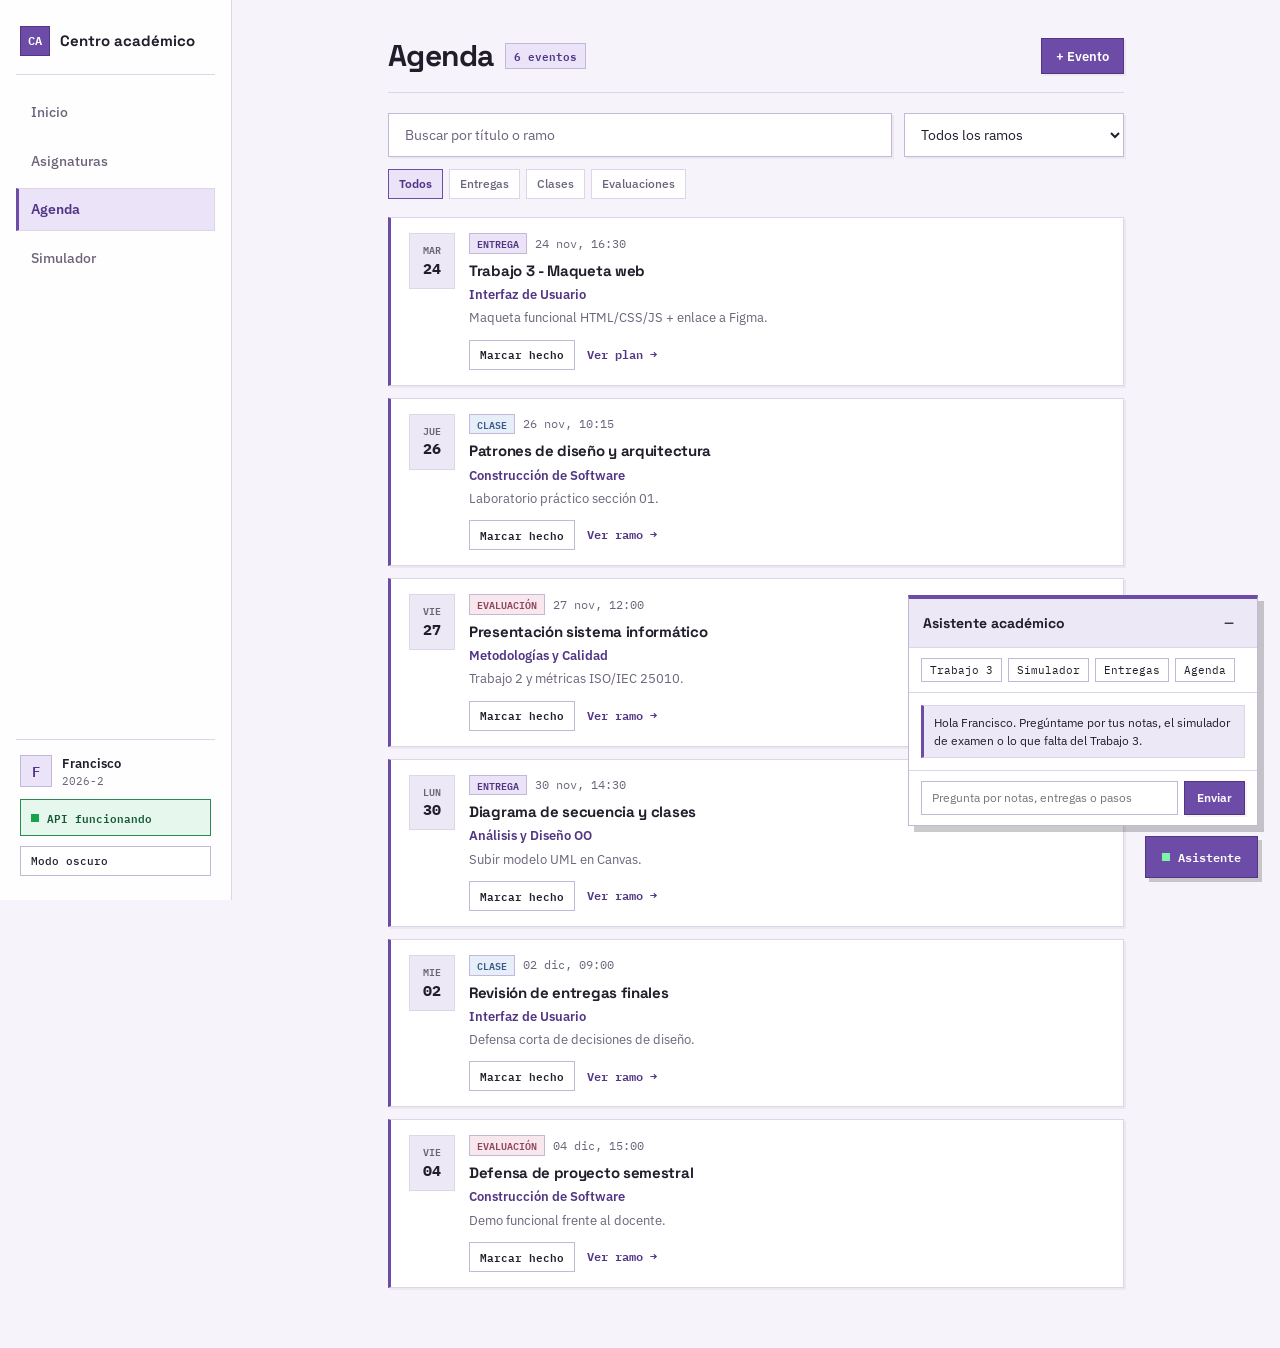
==== commit 21faafe6: "Simulador de cierre de semestre, estado de API Canvas y asistente abierto" ====
--- a/agenda.html
+++ b/agenda.html
@@ -26,9 +26,10 @@
           <a class="nav-link" href="index.html">Inicio</a>
           <a class="nav-link" href="asignaturas.html">Asignaturas</a>
           <a class="nav-link is-active" href="agenda.html" aria-current="page">Agenda</a>
+          <a class="nav-link" href="simulador.html">Simulador</a>
         </nav>
 
-        <div class="sidebar-footer" aria-label="Perfil y tema">
+        <div class="sidebar-footer" aria-label="Perfil, API y tema">
           <div class="profile-row">
             <span class="profile-avatar" aria-hidden="true">F</span>
             <div class="profile-meta">
@@ -36,6 +37,10 @@
               <span class="profile-sub">2026-2</span>
             </div>
           </div>
+          <button id="api-config-btn" class="api-button is-connected" type="button">
+            <span class="api-dot" aria-hidden="true"></span>
+            <span id="api-btn-label">API funcionando</span>
+          </button>
           <button id="theme-toggle" class="theme-button" type="button" aria-pressed="false">Modo oscuro</button>
         </div>
       </aside>
--- a/styles.css
+++ b/styles.css
@@ -244,6 +244,61 @@
   background: var(--surface-muted);
 }
 
+.api-button {
+  width: 100%;
+  display: inline-flex;
+  align-items: center;
+  gap: 8px;
+  padding: 8px 10px;
+  border: 1px solid var(--line-strong);
+  background: var(--paper);
+  color: var(--ink);
+  font-family: var(--font-mono);
+  font-size: 11px;
+  font-weight: 600;
+  text-align: left;
+  cursor: pointer;
+  transition: border-color 0.15s var(--ease), background-color 0.15s var(--ease);
+}
+
+.api-button:hover {
+  border-color: var(--violet);
+}
+
+.api-dot {
+  width: 8px;
+  height: 8px;
+  flex: 0 0 8px;
+  background: #d97706;
+}
+
+.api-button.is-connected {
+  border-color: #2b8a54;
+  background: #e6f7ed;
+  color: #165934;
+}
+
+.api-button.is-connected:hover {
+  background: #d6f2e2;
+}
+
+.api-button.is-connected .api-dot {
+  background: #16a34a;
+}
+
+html[data-theme="dark"] .api-button.is-connected {
+  border-color: #2e8b57;
+  background: #142e20;
+  color: #8ee6b2;
+}
+
+.api-status-note {
+  margin: 0;
+  font-family: var(--font-mono);
+  font-size: 12px;
+  color: var(--muted);
+}
+
 .page-shell {
   width: min(1040px, 100%);
   margin: 0 auto;
@@ -1596,6 +1651,218 @@
 
 .agenda-empty[hidden] {
   display: none;
+}
+
+/* Vista Simulador Pro */
+.sim-rules-bar {
+  display: flex;
+  flex-wrap: wrap;
+  gap: 10px;
+  margin-bottom: 20px;
+}
+
+.sim-rule-pill {
+  padding: 7px 12px;
+  border: 1px solid var(--line-strong);
+  background: var(--paper);
+  color: var(--muted);
+  font-family: var(--font-mono);
+  font-size: 12px;
+  box-shadow: var(--shadow-sm);
+}
+
+.sim-rule-pill strong {
+  color: var(--ink);
+}
+
+.sim-pro-grid {
+  display: grid;
+  grid-template-columns: repeat(auto-fit, minmax(310px, 1fr));
+  gap: 16px;
+  margin-bottom: 24px;
+}
+
+.sim-pro-card {
+  display: flex;
+  flex-direction: column;
+  gap: 12px;
+  padding: 18px;
+  border: 1px solid var(--line);
+  border-top: 3px solid var(--violet);
+  background: var(--paper);
+  box-shadow: var(--shadow-sm);
+}
+
+.sim-pro-top {
+  display: flex;
+  align-items: flex-start;
+  justify-content: space-between;
+  gap: 10px;
+}
+
+.sim-pro-top h3 {
+  margin: 0 0 3px;
+  font-size: 16px;
+  font-weight: 700;
+}
+
+.sim-pro-meta {
+  margin: 0;
+  color: var(--muted);
+  font-family: var(--font-mono);
+  font-size: 11px;
+}
+
+.sim-badge {
+  display: inline-block;
+  padding: 3px 8px;
+  border: 1px solid var(--line-strong);
+  font-family: var(--font-mono);
+  font-size: 10px;
+  font-weight: 600;
+  text-transform: uppercase;
+  white-space: nowrap;
+}
+
+.b-crit {
+  border-color: #e07a7a;
+  background: #fdecec;
+  color: #9b1c1c;
+}
+
+.b-high {
+  border-color: #e6a86a;
+  background: #fff3e6;
+  color: #9a4a06;
+}
+
+.b-med {
+  border-color: #dec067;
+  background: #fef9e7;
+  color: #856108;
+}
+
+.b-low {
+  border-color: #7ccca0;
+  background: #e6f7ed;
+  color: #165934;
+}
+
+html[data-theme="dark"] .b-crit {
+  border-color: #8a3030;
+  background: #361717;
+  color: #f8a4a4;
+}
+
+html[data-theme="dark"] .b-high {
+  border-color: #87501a;
+  background: #362210;
+  color: #f9bd82;
+}
+
+html[data-theme="dark"] .b-med {
+  border-color: #7a6318;
+  background: #332a10;
+  color: #f5d97e;
+}
+
+html[data-theme="dark"] .b-low {
+  border-color: #2c6b49;
+  background: #142e20;
+  color: #8ee6b2;
+}
+
+.sim-grades-row {
+  display: grid;
+  grid-template-columns: repeat(3, 1fr);
+  gap: 8px;
+  padding: 10px;
+  border: 1px solid var(--line);
+  background: var(--surface-muted);
+  font-family: var(--font-mono);
+  font-size: 12px;
+}
+
+.sim-grades-row span {
+  display: block;
+  margin-bottom: 2px;
+  color: var(--muted);
+  font-size: 10px;
+}
+
+.sim-slider-box {
+  padding: 12px;
+  border: 1px solid var(--line-strong);
+  background: var(--paper);
+}
+
+.sim-slider-header {
+  display: flex;
+  align-items: center;
+  justify-content: space-between;
+  gap: 8px;
+  margin-bottom: 8px;
+  font-size: 12px;
+}
+
+.sim-slider-header strong {
+  font-family: var(--font-mono);
+  color: var(--violet-dark);
+}
+
+.sim-slider-box input[type="range"] {
+  width: 100%;
+  accent-color: var(--violet);
+  cursor: pointer;
+}
+
+.sim-pro-results {
+  display: flex;
+  align-items: center;
+  justify-content: space-between;
+  gap: 10px;
+  margin-top: 8px;
+  padding-top: 8px;
+  border-top: 1px solid var(--line);
+  font-family: var(--font-mono);
+  font-size: 12px;
+}
+
+.sim-val-ok {
+  color: #166534;
+}
+
+.sim-val-warn {
+  color: #9a5b06;
+}
+
+.sim-val-bad {
+  color: #b4233c;
+}
+
+html[data-theme="dark"] .sim-val-ok {
+  color: #8ee6b2;
+}
+
+html[data-theme="dark"] .sim-val-warn {
+  color: #f5d478;
+}
+
+html[data-theme="dark"] .sim-val-bad {
+  color: #f898a8;
+}
+
+.sim-verdict {
+  margin: 0;
+  padding-top: 10px;
+  border-top: 1px solid var(--line);
+  color: var(--muted);
+  font-size: 12px;
+  line-height: 1.45;
+}
+
+.sim-exams-panel {
+  margin-top: 8px;
 }
 
 /* Chatbot academico flotante */
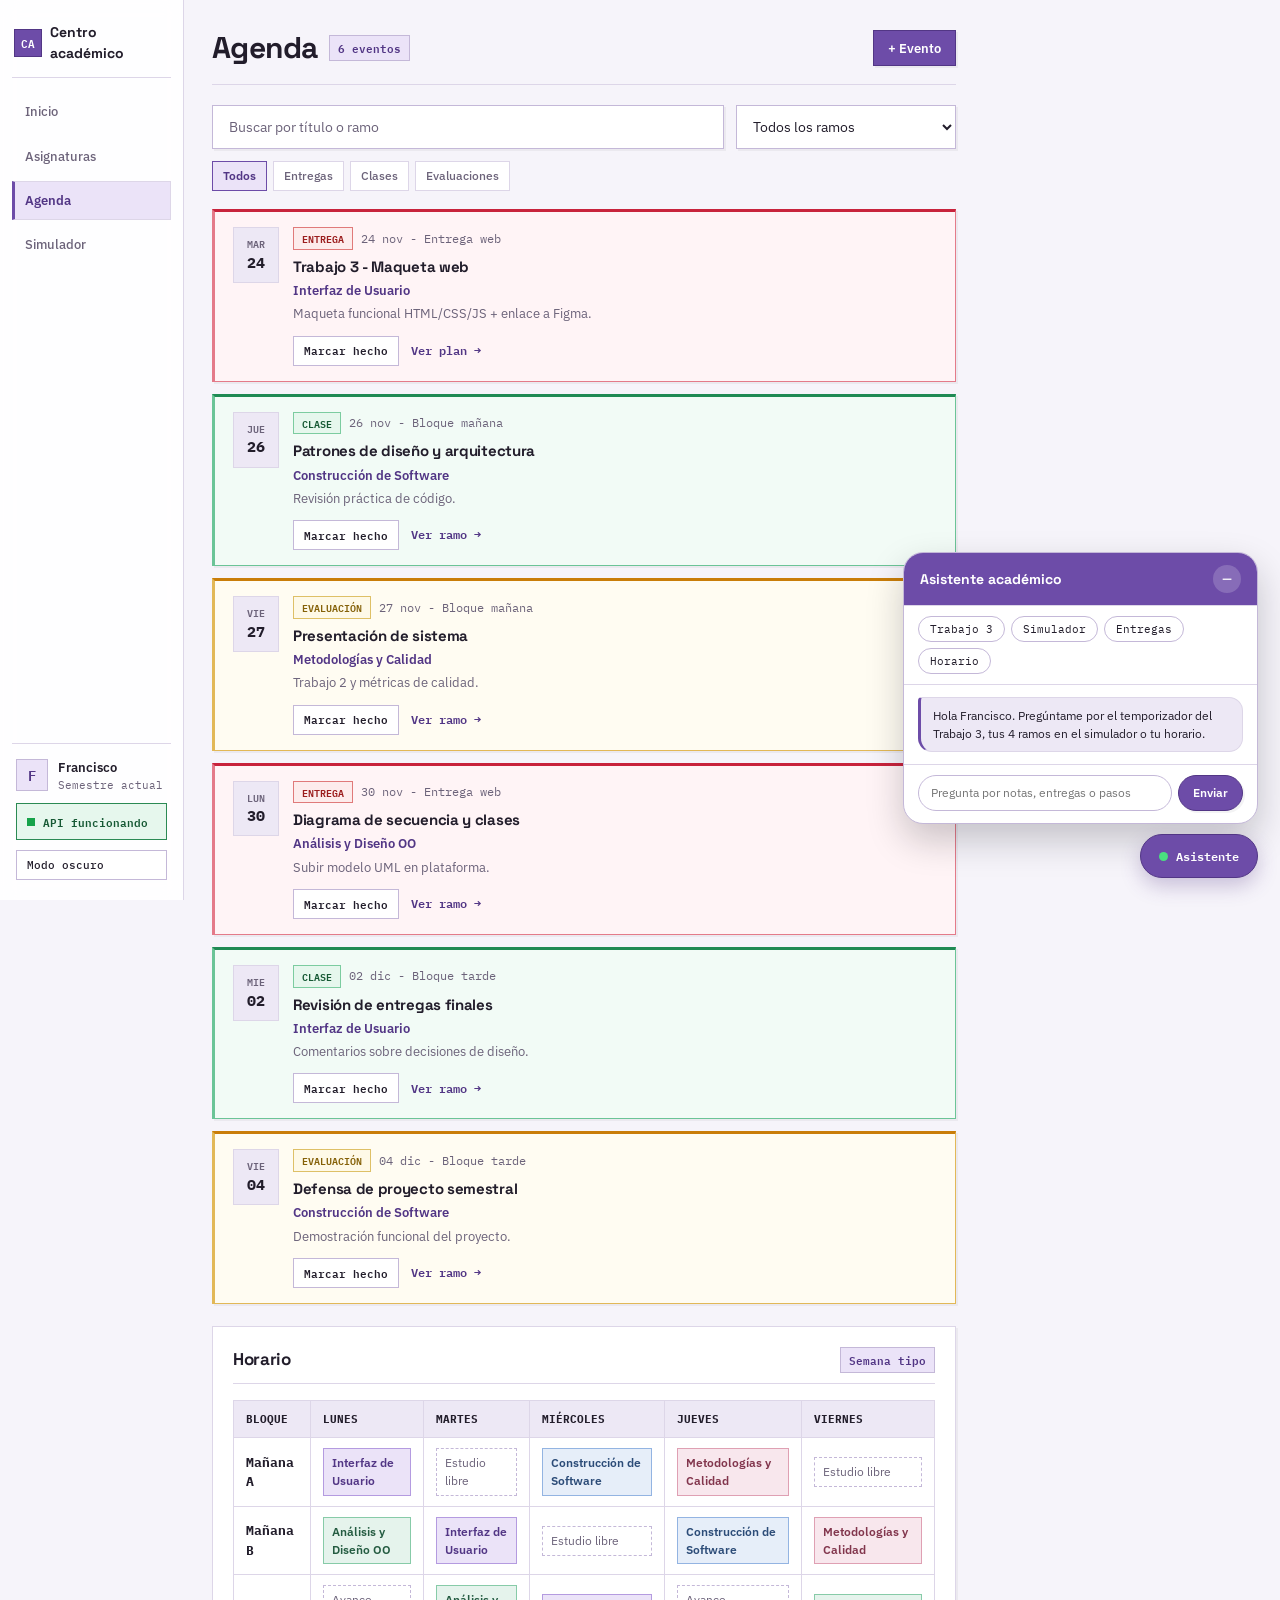
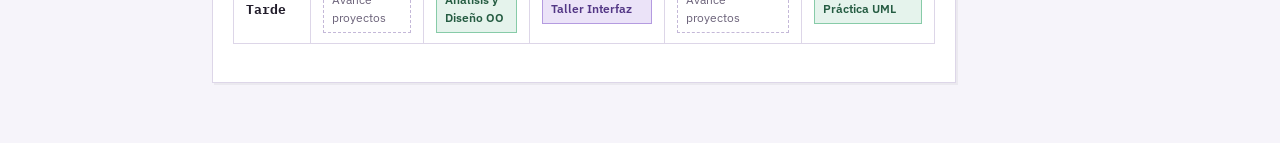
==== commit 301fefdd: "Push final: temporizador, horario, estados de color y ajustes" ====
--- a/agenda.html
+++ b/agenda.html
@@ -34,7 +34,7 @@
             <span class="profile-avatar" aria-hidden="true">F</span>
             <div class="profile-meta">
               <span class="profile-name">Francisco</span>
-              <span class="profile-sub">2026-2</span>
+              <span class="profile-sub">Semestre actual</span>
             </div>
           </div>
           <button id="api-config-btn" class="api-button is-connected" type="button">
@@ -93,6 +93,54 @@
             <button id="agenda-reset" class="secondary-button" type="button">Limpiar filtros</button>
           </div>
         </section>
+
+        <section class="panel schedule-panel" aria-labelledby="schedule-title">
+          <div class="section-heading">
+            <h2 id="schedule-title">Horario</h2>
+            <span class="week-badge">Semana tipo</span>
+          </div>
+
+          <div class="grades-table-wrap">
+            <table class="grades-table schedule-table">
+              <thead>
+                <tr>
+                  <th scope="col">Bloque</th>
+                  <th scope="col">Lunes</th>
+                  <th scope="col">Martes</th>
+                  <th scope="col">Miércoles</th>
+                  <th scope="col">Jueves</th>
+                  <th scope="col">Viernes</th>
+                </tr>
+              </thead>
+              <tbody>
+                <tr>
+                  <td class="mono-cell"><strong>Mañana A</strong></td>
+                  <td><span class="schedule-chip chip-violet">Interfaz de Usuario</span></td>
+                  <td><span class="schedule-chip chip-free">Estudio libre</span></td>
+                  <td><span class="schedule-chip chip-blue">Construcción de Software</span></td>
+                  <td><span class="schedule-chip chip-rose">Metodologías y Calidad</span></td>
+                  <td><span class="schedule-chip chip-free">Estudio libre</span></td>
+                </tr>
+                <tr>
+                  <td class="mono-cell"><strong>Mañana B</strong></td>
+                  <td><span class="schedule-chip chip-mint">Análisis y Diseño OO</span></td>
+                  <td><span class="schedule-chip chip-violet">Interfaz de Usuario</span></td>
+                  <td><span class="schedule-chip chip-free">Estudio libre</span></td>
+                  <td><span class="schedule-chip chip-blue">Construcción de Software</span></td>
+                  <td><span class="schedule-chip chip-rose">Metodologías y Calidad</span></td>
+                </tr>
+                <tr>
+                  <td class="mono-cell"><strong>Tarde</strong></td>
+                  <td><span class="schedule-chip chip-free">Avance proyectos</span></td>
+                  <td><span class="schedule-chip chip-mint">Análisis y Diseño OO</span></td>
+                  <td><span class="schedule-chip chip-violet">Taller Interfaz</span></td>
+                  <td><span class="schedule-chip chip-free">Avance proyectos</span></td>
+                  <td><span class="schedule-chip chip-mint">Práctica UML</span></td>
+                </tr>
+              </tbody>
+            </table>
+          </div>
+        </section>
       </main>
     </div>
 
@@ -106,7 +154,7 @@
         <form id="event-form" class="modal-form" novalidate>
           <div class="form-field">
             <label for="event-title">Título</label>
-            <input id="event-title" type="text" maxlength="80" placeholder="Ej: Control 2 o Entrega informe" required>
+            <input id="event-title" type="text" maxlength="80" placeholder="Ej: Control o Entrega informe" required>
             <p id="event-error" class="field-error" role="alert" hidden></p>
           </div>
 
@@ -138,8 +186,12 @@
             </div>
 
             <div class="form-field">
-              <label for="event-time">Hora</label>
-              <input id="event-time" type="time" value="16:30" required>
+              <label for="event-time">Bloque</label>
+              <select id="event-time">
+                <option value="Bloque mañana">Bloque mañana</option>
+                <option value="Bloque tarde">Bloque tarde</option>
+                <option value="Entrega web">Entrega web</option>
+              </select>
             </div>
           </div>
 
--- a/styles.css
+++ b/styles.css
@@ -106,7 +106,7 @@
 
 .app-layout {
   display: grid;
-  grid-template-columns: 232px minmax(0, 1fr);
+  grid-template-columns: 184px minmax(0, 1fr);
   min-height: 100vh;
 }
 
@@ -120,7 +120,7 @@
   height: 100vh;
   display: flex;
   flex-direction: column;
-  padding: 22px 16px;
+  padding: 18px 12px;
   background: var(--paper-glass);
   backdrop-filter: blur(10px);
   -webkit-backdrop-filter: blur(10px);
@@ -130,39 +130,41 @@
 .brand {
   display: inline-flex;
   align-items: center;
-  gap: 10px;
-  padding: 4px 4px 18px;
+  gap: 8px;
+  padding: 4px 2px 14px;
   border-bottom: 1px solid var(--line);
   font-family: var(--font-display);
-  font-size: 15px;
+  font-size: 14px;
   font-weight: 700;
 }
 
 .brand-mark {
   display: grid;
-  width: 30px;
-  height: 30px;
+  width: 28px;
+  height: 28px;
+  flex: 0 0 28px;
   place-items: center;
   border: 1px solid var(--violet-dark);
   background: var(--violet);
   color: #ffffff;
   font-family: var(--font-mono);
-  font-size: 12px;
+  font-size: 11px;
   font-weight: 600;
 }
 
 .main-nav {
   display: flex;
   flex-direction: column;
-  gap: 6px;
-  margin-top: 16px;
+  gap: 5px;
+  margin-top: 14px;
 }
 
 .nav-link {
-  padding: 10px 12px;
+  padding: 9px 10px;
   border: 1px solid transparent;
   border-left: 3px solid transparent;
   color: var(--muted);
+  font-size: 13px;
   font-weight: 500;
   transition: background-color 0.15s var(--ease), color 0.15s var(--ease), border-color 0.15s var(--ease);
 }
@@ -300,9 +302,9 @@
 }
 
 .page-shell {
-  width: min(1040px, 100%);
-  margin: 0 auto;
-  padding: 34px 32px 60px;
+  width: min(1120px, 100%);
+  margin: 0;
+  padding: 26px 28px 60px;
   animation: fadeUp 0.2s var(--ease);
 }
 
@@ -1865,7 +1867,7 @@
   margin-top: 8px;
 }
 
-/* Chatbot academico flotante */
+/* Chatbot academico flotante (con bordes curvos) */
 .chatbot-widget {
   position: fixed;
   right: 22px;
@@ -1881,36 +1883,39 @@
   display: inline-flex;
   align-items: center;
   gap: 8px;
-  height: 42px;
-  padding: 0 16px;
+  height: 44px;
+  padding: 0 18px;
   border: 1px solid var(--violet-dark);
+  border-radius: 999px;
   background: var(--violet);
   color: #ffffff;
   font-family: var(--font-mono);
   font-size: 12px;
   font-weight: 600;
-  box-shadow: 4px 4px 0 rgba(34, 29, 43, 0.22);
+  box-shadow: 0 8px 20px rgba(82, 54, 133, 0.28);
   cursor: pointer;
   transition: transform 0.15s var(--ease), background-color 0.15s var(--ease);
 }
 
 .chatbot-toggle:hover {
   background: var(--violet-dark);
-  transform: translate(-1px, -1px);
+  transform: translateY(-2px);
 }
 
 .chatbot-dot {
-  width: 8px;
-  height: 8px;
-  background: #7ef2a6;
+  width: 9px;
+  height: 9px;
+  border-radius: 50%;
+  background: #4ade80;
 }
 
 .chatbot-panel {
-  width: min(350px, calc(100vw - 32px));
+  width: min(355px, calc(100vw - 32px));
+  overflow: hidden;
   border: 1px solid var(--line-strong);
-  border-top: 4px solid var(--violet);
-  background: var(--paper);
-  box-shadow: 6px 6px 0 rgba(20, 16, 28, 0.22);
+  border-radius: 20px;
+  background: var(--paper);
+  box-shadow: 0 16px 36px rgba(20, 16, 28, 0.22);
   animation: fadeUp 0.18s var(--ease);
 }
 
@@ -1922,24 +1927,44 @@
   display: flex;
   align-items: center;
   justify-content: space-between;
+  padding: 12px 16px;
+  border-bottom: 1px solid var(--line);
+  background: var(--violet);
+  color: #ffffff;
+  font-family: var(--font-display);
+  font-size: 14px;
+}
+
+.chatbot-min-btn {
+  display: grid;
+  width: 28px;
+  height: 28px;
+  place-items: center;
+  border: 0;
+  border-radius: 50%;
+  background: rgba(255, 255, 255, 0.18);
+  color: #ffffff;
+  font-size: 18px;
+  line-height: 1;
+  cursor: pointer;
+}
+
+.chatbot-min-btn:hover {
+  background: rgba(255, 255, 255, 0.3);
+}
+
+.chatbot-chips {
+  display: flex;
+  flex-wrap: wrap;
+  gap: 6px;
   padding: 10px 14px;
   border-bottom: 1px solid var(--line);
-  background: var(--surface-muted);
-  font-family: var(--font-display);
-  font-size: 14px;
-}
-
-.chatbot-chips {
-  display: flex;
-  flex-wrap: wrap;
-  gap: 6px;
-  padding: 10px 12px;
-  border-bottom: 1px solid var(--line);
 }
 
 .chatbot-chip {
-  padding: 4px 8px;
+  padding: 5px 11px;
   border: 1px solid var(--line-strong);
+  border-radius: 999px;
   background: var(--paper);
   color: var(--ink);
   font-family: var(--font-mono);
@@ -1958,23 +1983,26 @@
   overflow-y: auto;
   display: grid;
   gap: 8px;
-  padding: 12px;
+  padding: 12px 14px;
 }
 
 .chatbot-msg {
-  padding: 8px 10px;
+  padding: 9px 12px;
   border: 1px solid var(--line);
+  border-radius: 14px;
   font-size: 12px;
   line-height: 1.45;
 }
 
 .chatbot-msg.is-bot {
+  border-top-left-radius: 4px;
   border-left: 3px solid var(--violet);
   background: var(--surface-muted);
 }
 
 .chatbot-msg.is-user {
   margin-left: 24px;
+  border-top-right-radius: 4px;
   border-color: var(--violet);
   background: var(--violet-soft);
   color: var(--violet-dark);
@@ -1985,14 +2013,15 @@
   display: grid;
   grid-template-columns: minmax(0, 1fr) auto;
   gap: 6px;
-  padding: 10px 12px;
+  padding: 10px 14px 12px;
   border-top: 1px solid var(--line);
 }
 
 .chatbot-form input {
   min-width: 0;
-  padding: 7px 10px;
+  padding: 8px 12px;
   border: 1px solid var(--line-strong);
+  border-radius: 999px;
   background: var(--paper);
   color: var(--ink);
   font: inherit;
@@ -2001,8 +2030,275 @@
 
 .chatbot-send {
   min-height: 34px;
-  padding: 0 12px;
-  font-size: 12px;
+  padding: 0 14px;
+  border-radius: 999px;
+  font-size: 12px;
+}
+
+/* Estados semanticos de color en ventanas, tarjetas y tablas (Verde / Ambar / Rojo) */
+.state-good {
+  border-color: #6bc497 !important;
+  border-top: 3px solid #1f8a54 !important;
+  background: #f2fbf6 !important;
+}
+
+.state-warn {
+  border-color: #e2b857 !important;
+  border-top: 3px solid #c97d09 !important;
+  background: #fffcf2 !important;
+}
+
+.state-bad {
+  border-color: #e47a89 !important;
+  border-top: 3px solid #c8233c !important;
+  background: #fff4f6 !important;
+}
+
+html[data-theme="dark"] .state-good {
+  border-color: #286e4b !important;
+  border-top-color: #34d399 !important;
+  background: #13281e !important;
+}
+
+html[data-theme="dark"] .state-warn {
+  border-color: #785a16 !important;
+  border-top-color: #fbbf24 !important;
+  background: #292110 !important;
+}
+
+html[data-theme="dark"] .state-bad {
+  border-color: #7d2836 !important;
+  border-top-color: #f87171 !important;
+  background: #2d141a !important;
+}
+
+.card-border-good {
+  border-left: 4px solid #1f8a54 !important;
+}
+
+.card-border-warn {
+  border-left: 4px solid #c97d09 !important;
+}
+
+.card-border-bad {
+  border-left: 4px solid #c8233c !important;
+  background: #fff6f7;
+}
+
+html[data-theme="dark"] .card-border-bad {
+  background: #29141a;
+}
+
+.api-button.is-disconnected {
+  border-color: #d9465f;
+  background: #fdecef;
+  color: #9b1c31;
+}
+
+.api-button.is-disconnected .api-dot {
+  background: #dc2626;
+}
+
+html[data-theme="dark"] .api-button.is-disconnected {
+  border-color: #8a2c3d;
+  background: #33151b;
+  color: #f9a8b6;
+}
+
+.task-status.is-danger {
+  border-color: #e47a89;
+  background: #fdecef;
+  color: #9b1c31;
+}
+
+html[data-theme="dark"] .task-status.is-danger {
+  border-color: #8a2c3d;
+  background: #33151b;
+  color: #f9a8b6;
+}
+
+.state-pill-good {
+  border-color: #6bc497;
+  background: #eaf9f0;
+  color: #165934;
+}
+
+.state-pill-bad {
+  border-color: #e47a89;
+  background: #fdecef;
+  color: #9b1c31;
+}
+
+html[data-theme="dark"] .state-pill-good {
+  border-color: #286e4b;
+  background: #13281e;
+  color: #8ee6b2;
+}
+
+html[data-theme="dark"] .state-pill-bad {
+  border-color: #7d2836;
+  background: #2d141a;
+  color: #f8a4a4;
+}
+
+.row-good td:first-child {
+  border-left: 3px solid #1f8a54;
+}
+
+.row-warn td:first-child {
+  border-left: 3px solid #c97d09;
+}
+
+.row-bad {
+  background: #fff5f6;
+}
+
+.row-bad td:first-child {
+  border-left: 3px solid #c8233c;
+}
+
+html[data-theme="dark"] .row-bad {
+  background: #29151a;
+}
+
+/* Temporizador y desglose de pendientes en Inicio */
+.summary-top {
+  display: flex;
+  align-items: center;
+  justify-content: space-between;
+  gap: 8px;
+  margin-bottom: 8px;
+}
+
+.summary-top .summary-label {
+  margin-bottom: 0;
+}
+
+.pending-breakdown {
+  list-style: none;
+  margin: 0;
+  padding: 0;
+  display: grid;
+  gap: 6px;
+}
+
+.pending-breakdown li {
+  display: flex;
+  align-items: center;
+  justify-content: space-between;
+  gap: 8px;
+  font-size: 12px;
+  font-weight: 500;
+}
+
+.pending-breakdown a:hover {
+  color: var(--violet-dark);
+  text-decoration: underline;
+}
+
+.deadline-timer-row {
+  display: flex;
+  flex-wrap: wrap;
+  align-items: center;
+  justify-content: space-between;
+  gap: 10px;
+}
+
+.countdown-box {
+  padding: 6px 10px;
+  border: 1px solid #d9465f;
+  background: #c8233c;
+  color: #ffffff;
+  font-family: var(--font-mono);
+  font-size: 13px;
+  font-weight: 600;
+  letter-spacing: 0.02em;
+}
+
+.deadline-alert {
+  margin: 8px 0 0;
+  color: #9b1c31;
+  font-size: 12px;
+  font-weight: 600;
+}
+
+html[data-theme="dark"] .deadline-alert {
+  color: #f9a8b6;
+}
+
+.subject-card-right {
+  display: flex;
+  align-items: center;
+  gap: 12px;
+  flex: 0 0 auto;
+}
+
+/* Seccion Horario debajo de Agenda */
+.schedule-panel {
+  margin-top: 22px;
+}
+
+.schedule-table td,
+.schedule-table th {
+  vertical-align: middle;
+}
+
+.schedule-chip {
+  display: inline-block;
+  width: 100%;
+  padding: 5px 8px;
+  border: 1px solid var(--line-strong);
+  font-size: 12px;
+  font-weight: 600;
+}
+
+.chip-violet {
+  border-color: #b49be0;
+  background: var(--violet-soft);
+  color: var(--violet-dark);
+}
+
+.chip-blue {
+  border-color: #93b4e2;
+  background: #e6eef9;
+  color: #2c4c78;
+}
+
+.chip-rose {
+  border-color: #dfa0b3;
+  background: #f8e7ed;
+  color: #82364d;
+}
+
+.chip-mint {
+  border-color: #87cba8;
+  background: #e5f3ec;
+  color: #255c42;
+}
+
+.chip-free {
+  border-style: dashed;
+  background: transparent;
+  color: var(--muted);
+  font-weight: 400;
+}
+
+html[data-theme="dark"] .chip-blue {
+  border-color: #36527a;
+  background: #1a2638;
+  color: #a8c7f2;
+}
+
+html[data-theme="dark"] .chip-rose {
+  border-color: #703548;
+  background: #331a23;
+  color: #f0b4c6;
+}
+
+html[data-theme="dark"] .chip-mint {
+  border-color: #2f694c;
+  background: #172e23;
+  color: #9be0bc;
 }
 
 @media (max-width: 900px) {
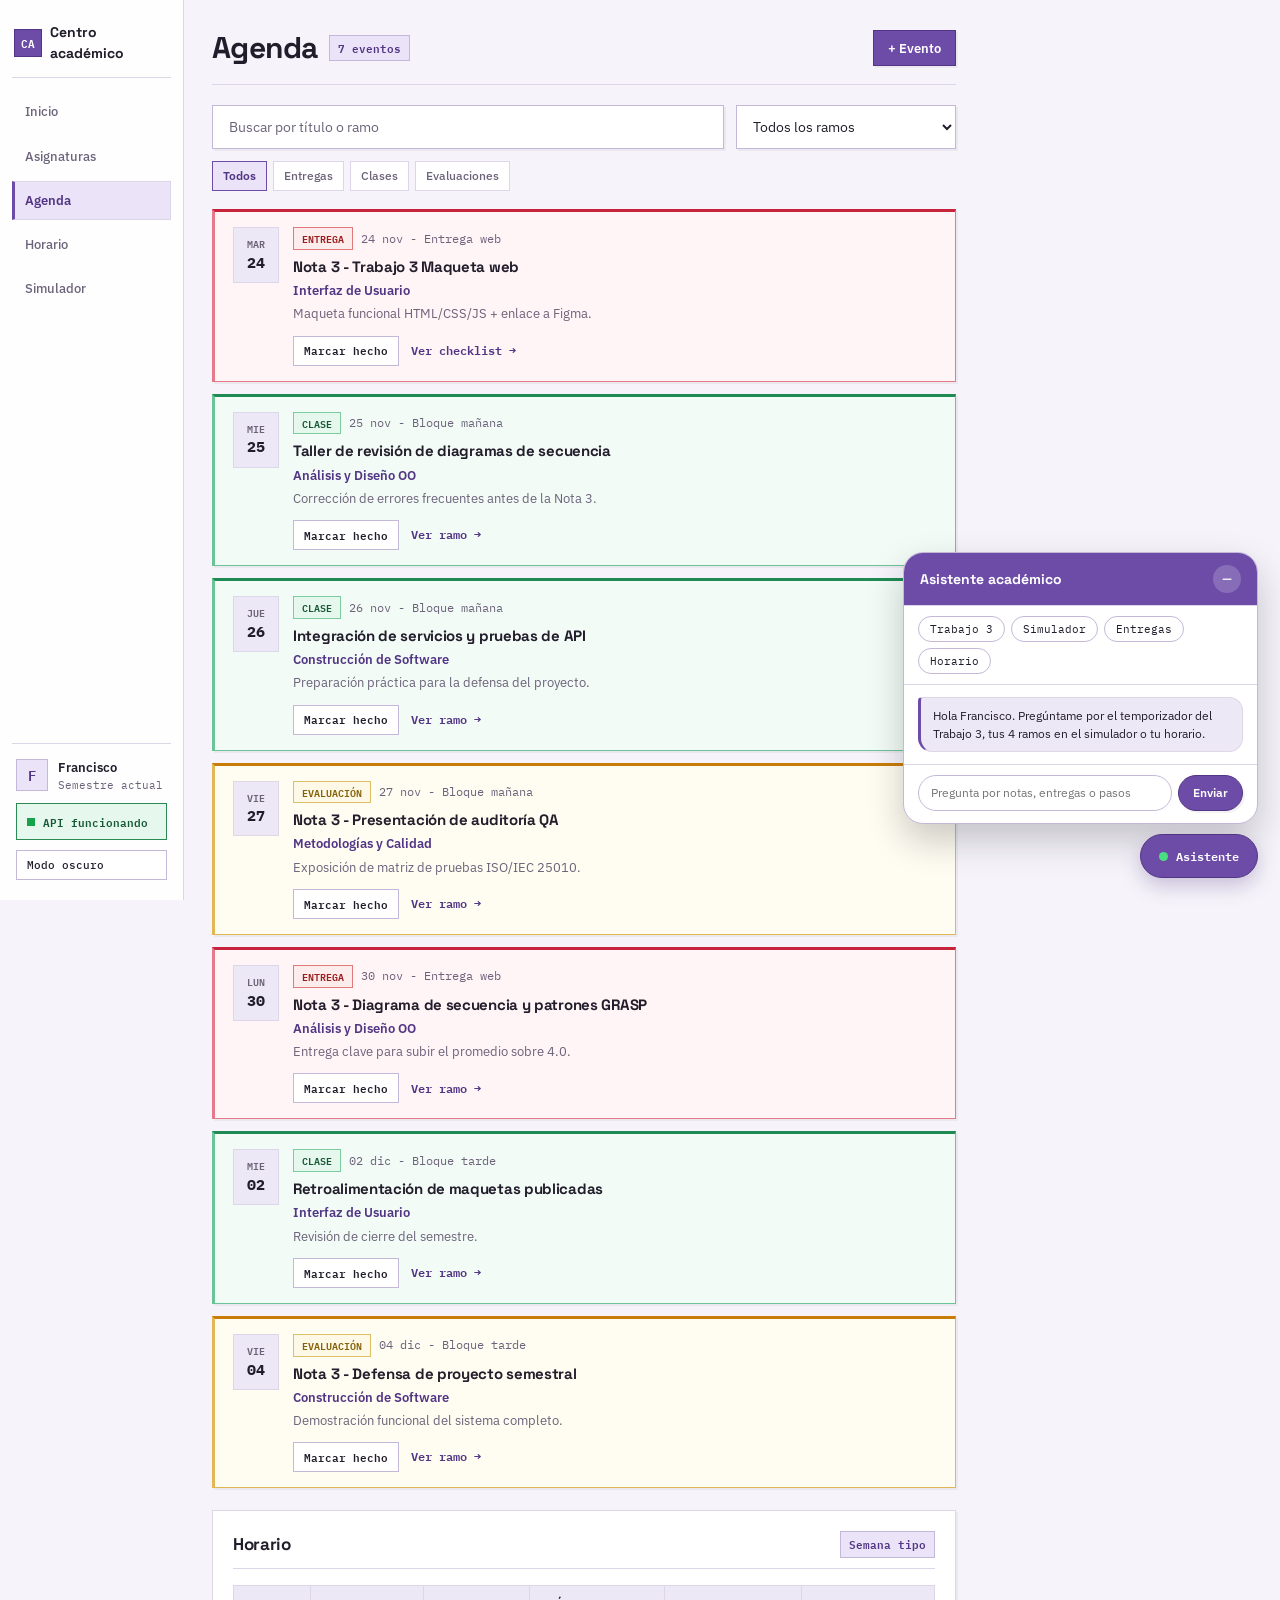
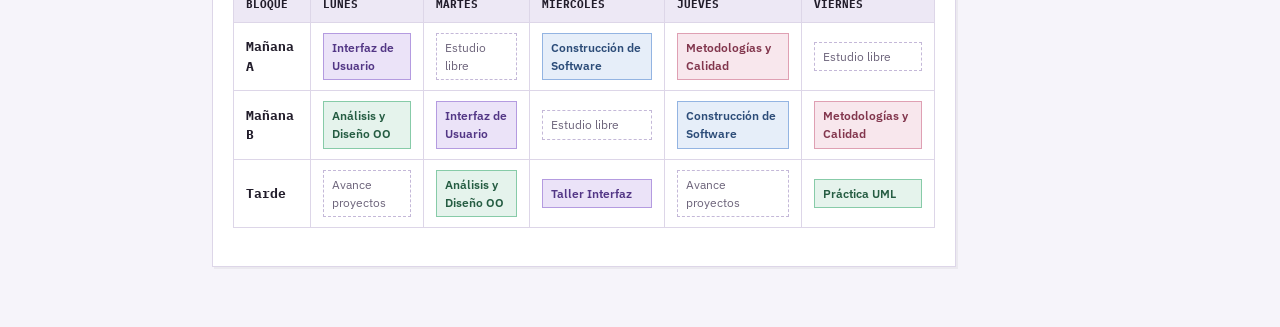
==== commit 5b9e6c44: "Agregar pantalla de horario, calendario semanal, notas N1-N3 y contenido ficticio" ====
--- a/agenda.html
+++ b/agenda.html
@@ -26,6 +26,7 @@
           <a class="nav-link" href="index.html">Inicio</a>
           <a class="nav-link" href="asignaturas.html">Asignaturas</a>
           <a class="nav-link is-active" href="agenda.html" aria-current="page">Agenda</a>
+          <a class="nav-link" href="horario.html">Horario</a>
           <a class="nav-link" href="simulador.html">Simulador</a>
         </nav>
 
--- a/styles.css
+++ b/styles.css
@@ -1679,9 +1679,15 @@
 
 .sim-pro-grid {
   display: grid;
-  grid-template-columns: repeat(auto-fit, minmax(310px, 1fr));
+  grid-template-columns: repeat(2, minmax(0, 1fr));
   gap: 16px;
   margin-bottom: 24px;
+}
+
+@media (max-width: 740px) {
+  .sim-pro-grid {
+    grid-template-columns: 1fr;
+  }
 }
 
 .sim-pro-card {
@@ -2299,6 +2305,208 @@
   border-color: #2f694c;
   background: #172e23;
   color: #9be0bc;
+}
+
+.schedule-chip strong {
+  display: block;
+  margin-bottom: 2px;
+  font-size: 12px;
+}
+
+.schedule-chip span {
+  display: block;
+  font-size: 11px;
+  font-weight: 400;
+  opacity: 0.88;
+}
+
+[data-course-cell] {
+  transition: opacity 0.16s var(--ease);
+}
+
+[data-course-cell].is-dimmed {
+  opacity: 0.22;
+}
+
+[data-course-cell].is-highlighted .schedule-chip {
+  outline: 2px solid var(--violet);
+  outline-offset: -2px;
+}
+
+/* Notas N1, N2, N3 en tarjetas de Inicio y Asignaturas */
+.welcome-actions {
+  display: flex;
+  flex-wrap: wrap;
+  gap: 8px;
+}
+
+.course-card-grades {
+  grid-template-columns: 38px minmax(0, 1fr) auto;
+}
+
+.inline-grades {
+  display: flex;
+  flex-wrap: wrap;
+  gap: 6px;
+  margin-top: 5px;
+}
+
+.grade-pill {
+  display: inline-block;
+  padding: 2px 7px;
+  border: 1px solid var(--line-strong);
+  font-family: var(--font-mono);
+  font-size: 11px;
+  font-weight: 600;
+}
+
+.grade-pill.is-ok {
+  border-color: #6bc497;
+  background: #eaf9f0;
+  color: #165934;
+}
+
+.grade-pill.is-bad {
+  border-color: #e47a89;
+  background: #fdecef;
+  color: #9b1c31;
+}
+
+.grade-pill.is-pending {
+  border-color: #dec067;
+  background: #fef9e7;
+  color: #856108;
+}
+
+html[data-theme="dark"] .grade-pill.is-ok {
+  border-color: #286e4b;
+  background: #13281e;
+  color: #8ee6b2;
+}
+
+html[data-theme="dark"] .grade-pill.is-bad {
+  border-color: #7d2836;
+  background: #2d141a;
+  color: #f8a4a4;
+}
+
+html[data-theme="dark"] .grade-pill.is-pending {
+  border-color: #7a6318;
+  background: #332a10;
+  color: #f5d97e;
+}
+
+/* Calendario semanal dia por dia en Inicio */
+.week-calendar-panel {
+  margin-top: 18px;
+}
+
+.weekly-calendar-grid {
+  display: grid;
+  grid-template-columns: repeat(7, minmax(126px, 1fr));
+  gap: 10px;
+  overflow-x: auto;
+  padding-bottom: 4px;
+}
+
+.day-column {
+  display: flex;
+  flex-direction: column;
+  gap: 10px;
+  padding: 12px;
+  border: 1px solid var(--line);
+  border-top: 3px solid var(--line-strong);
+  background: var(--paper);
+}
+
+.day-column.is-today {
+  border-color: var(--violet);
+  border-top: 3px solid var(--violet);
+  background: #faf7ff;
+}
+
+html[data-theme="dark"] .day-column.is-today {
+  background: #221b30;
+}
+
+.day-column-head {
+  display: flex;
+  align-items: center;
+  justify-content: space-between;
+  gap: 6px;
+  padding-bottom: 8px;
+  border-bottom: 1px solid var(--line);
+  font-family: var(--font-mono);
+  font-size: 11px;
+  font-weight: 600;
+}
+
+.day-events {
+  display: grid;
+  gap: 8px;
+}
+
+.day-item {
+  padding: 7px 8px;
+  border: 1px solid var(--line-strong);
+  border-left: 3px solid var(--violet);
+  background: var(--surface-muted);
+  font-size: 11px;
+  line-height: 1.35;
+}
+
+.day-item strong {
+  display: block;
+  margin-bottom: 2px;
+  font-size: 11px;
+}
+
+.day-item span {
+  display: block;
+  color: var(--muted);
+}
+
+.day-item.item-violet {
+  border-left-color: var(--violet);
+}
+
+.day-item.item-blue {
+  border-left-color: #3a5a87;
+}
+
+.day-item.item-rose {
+  border-left-color: #8f465c;
+}
+
+.day-item.item-mint {
+  border-left-color: #255c42;
+}
+
+.day-item.item-danger {
+  border-color: #e47a89;
+  border-left: 3px solid #c8233c;
+  background: #fdecef;
+  color: #9b1c31;
+}
+
+.day-item.item-danger span {
+  color: #9b1c31;
+}
+
+html[data-theme="dark"] .day-item.item-danger {
+  border-color: #7d2836;
+  background: #30161c;
+  color: #f9a8b6;
+}
+
+html[data-theme="dark"] .day-item.item-danger span {
+  color: #f9a8b6;
+}
+
+.day-item.item-free {
+  border-style: dashed;
+  border-left-width: 1px;
+  background: transparent;
 }
 
 @media (max-width: 900px) {
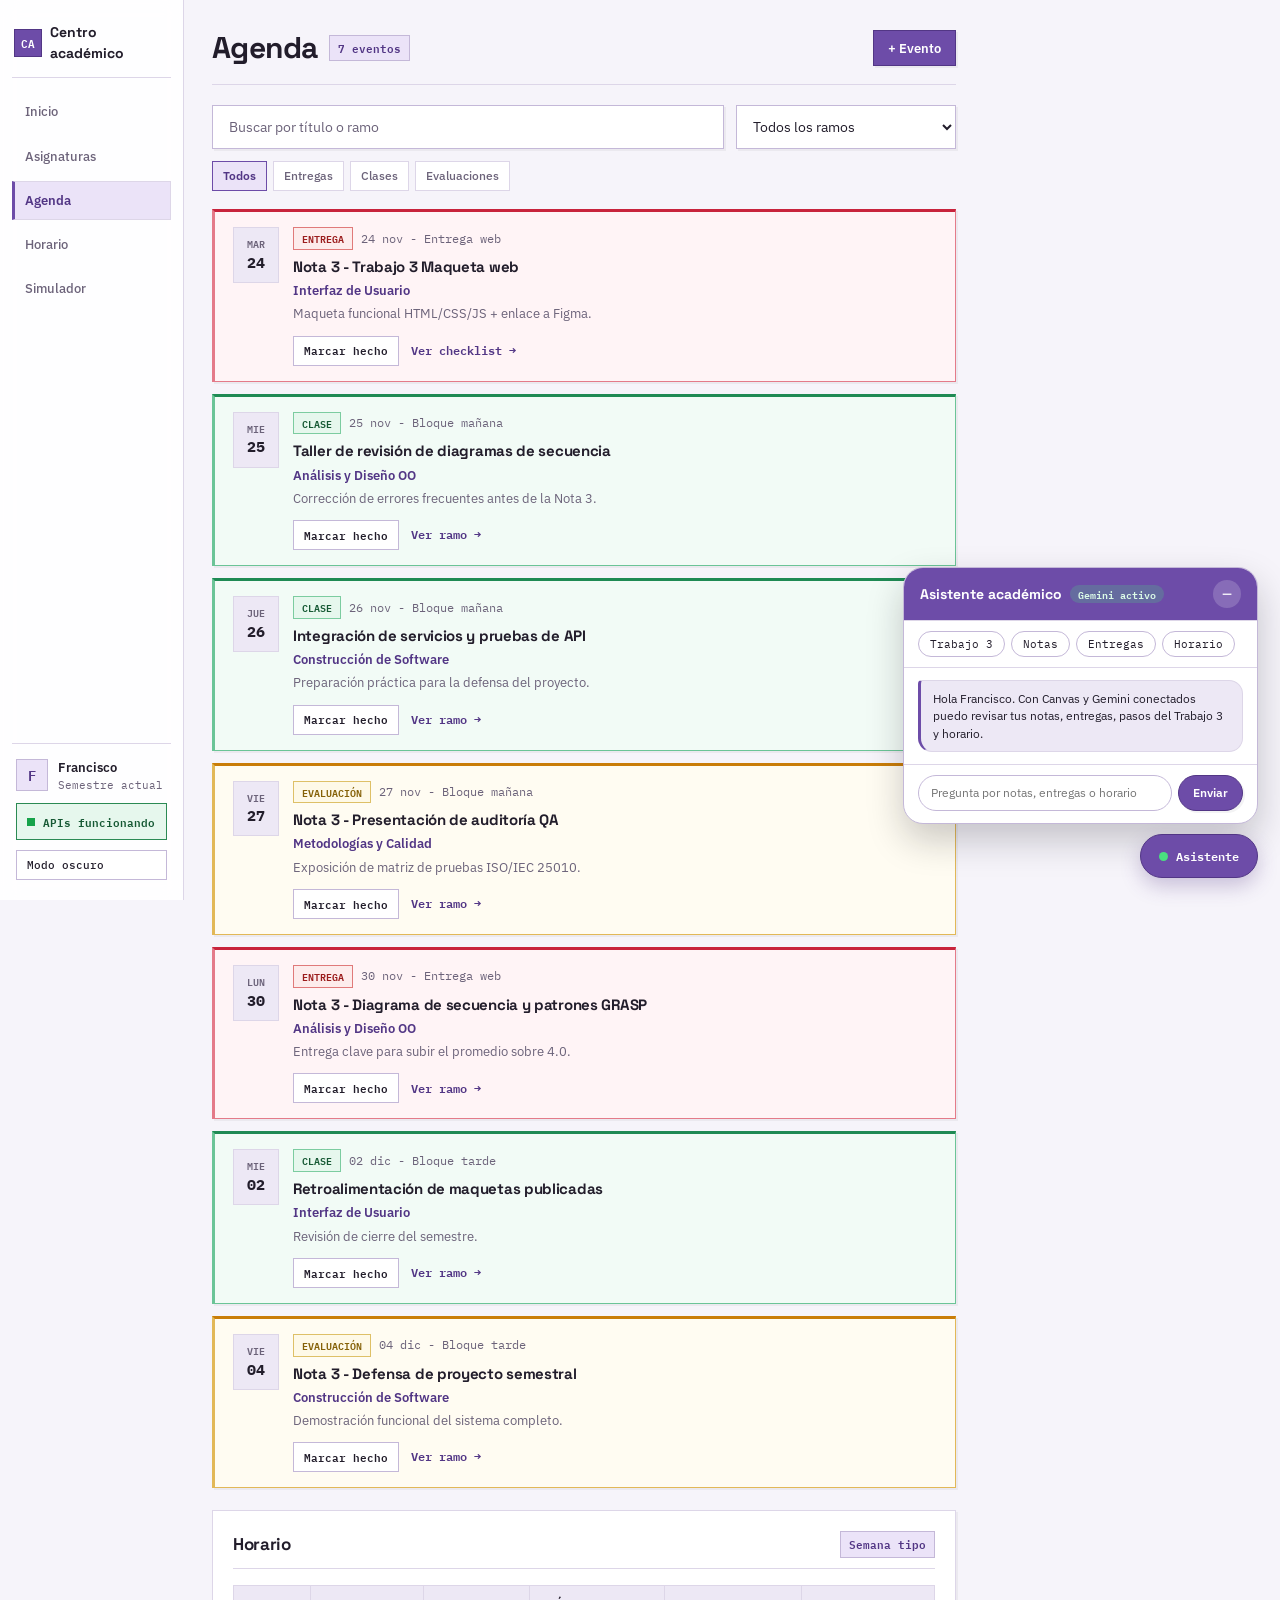
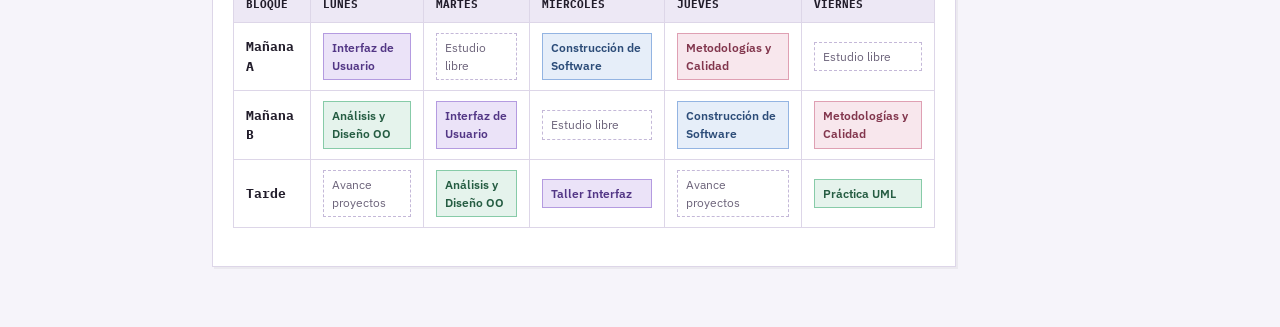
==== commit 8ccae3a1: "Configuracion de APIs de Canvas y Google Gemini con guias paso a paso" ====
--- a/agenda.html
+++ b/agenda.html
@@ -40,7 +40,7 @@
           </div>
           <button id="api-config-btn" class="api-button is-connected" type="button">
             <span class="api-dot" aria-hidden="true"></span>
-            <span id="api-btn-label">API funcionando</span>
+            <span id="api-btn-label">APIs funcionando</span>
           </button>
           <button id="theme-toggle" class="theme-button" type="button" aria-pressed="false">Modo oscuro</button>
         </div>
--- a/styles.css
+++ b/styles.css
@@ -301,6 +301,80 @@
   color: var(--muted);
 }
 
+.modal-card-wide {
+  width: min(530px, 100%);
+  max-height: 90vh;
+  overflow-y: auto;
+}
+
+.api-section {
+  display: grid;
+  gap: 10px;
+  padding: 14px;
+  border: 1px solid var(--line);
+  background: var(--surface-muted);
+}
+
+.api-section h3 {
+  margin: 0;
+  font-size: 14px;
+  font-weight: 700;
+}
+
+.api-guide {
+  padding: 8px 10px;
+  border: 1px solid var(--line-strong);
+  background: var(--paper);
+  font-size: 12px;
+}
+
+.api-guide summary {
+  cursor: pointer;
+  color: var(--violet-dark);
+  font-weight: 600;
+}
+
+.api-guide ol {
+  margin: 8px 0 2px;
+  padding-left: 18px;
+  display: grid;
+  gap: 5px;
+  color: var(--muted);
+}
+
+.api-guide a {
+  color: var(--violet-dark);
+  text-decoration: underline;
+}
+
+.chatbot-header-left {
+  display: flex;
+  align-items: center;
+  gap: 8px;
+}
+
+.chatbot-status-pill {
+  padding: 2px 8px;
+  border-radius: 999px;
+  font-family: var(--font-mono);
+  font-size: 10px;
+  font-weight: 600;
+}
+
+.chatbot-status-pill.is-online {
+  background: rgba(74, 222, 128, 0.22);
+  color: #dcfce7;
+}
+
+.chatbot-status-pill.is-offline {
+  background: rgba(248, 113, 113, 0.28);
+  color: #fee2e2;
+}
+
+.chatbot-dot.is-offline {
+  background: #f87171;
+}
+
 .page-shell {
   width: min(1120px, 100%);
   margin: 0;
